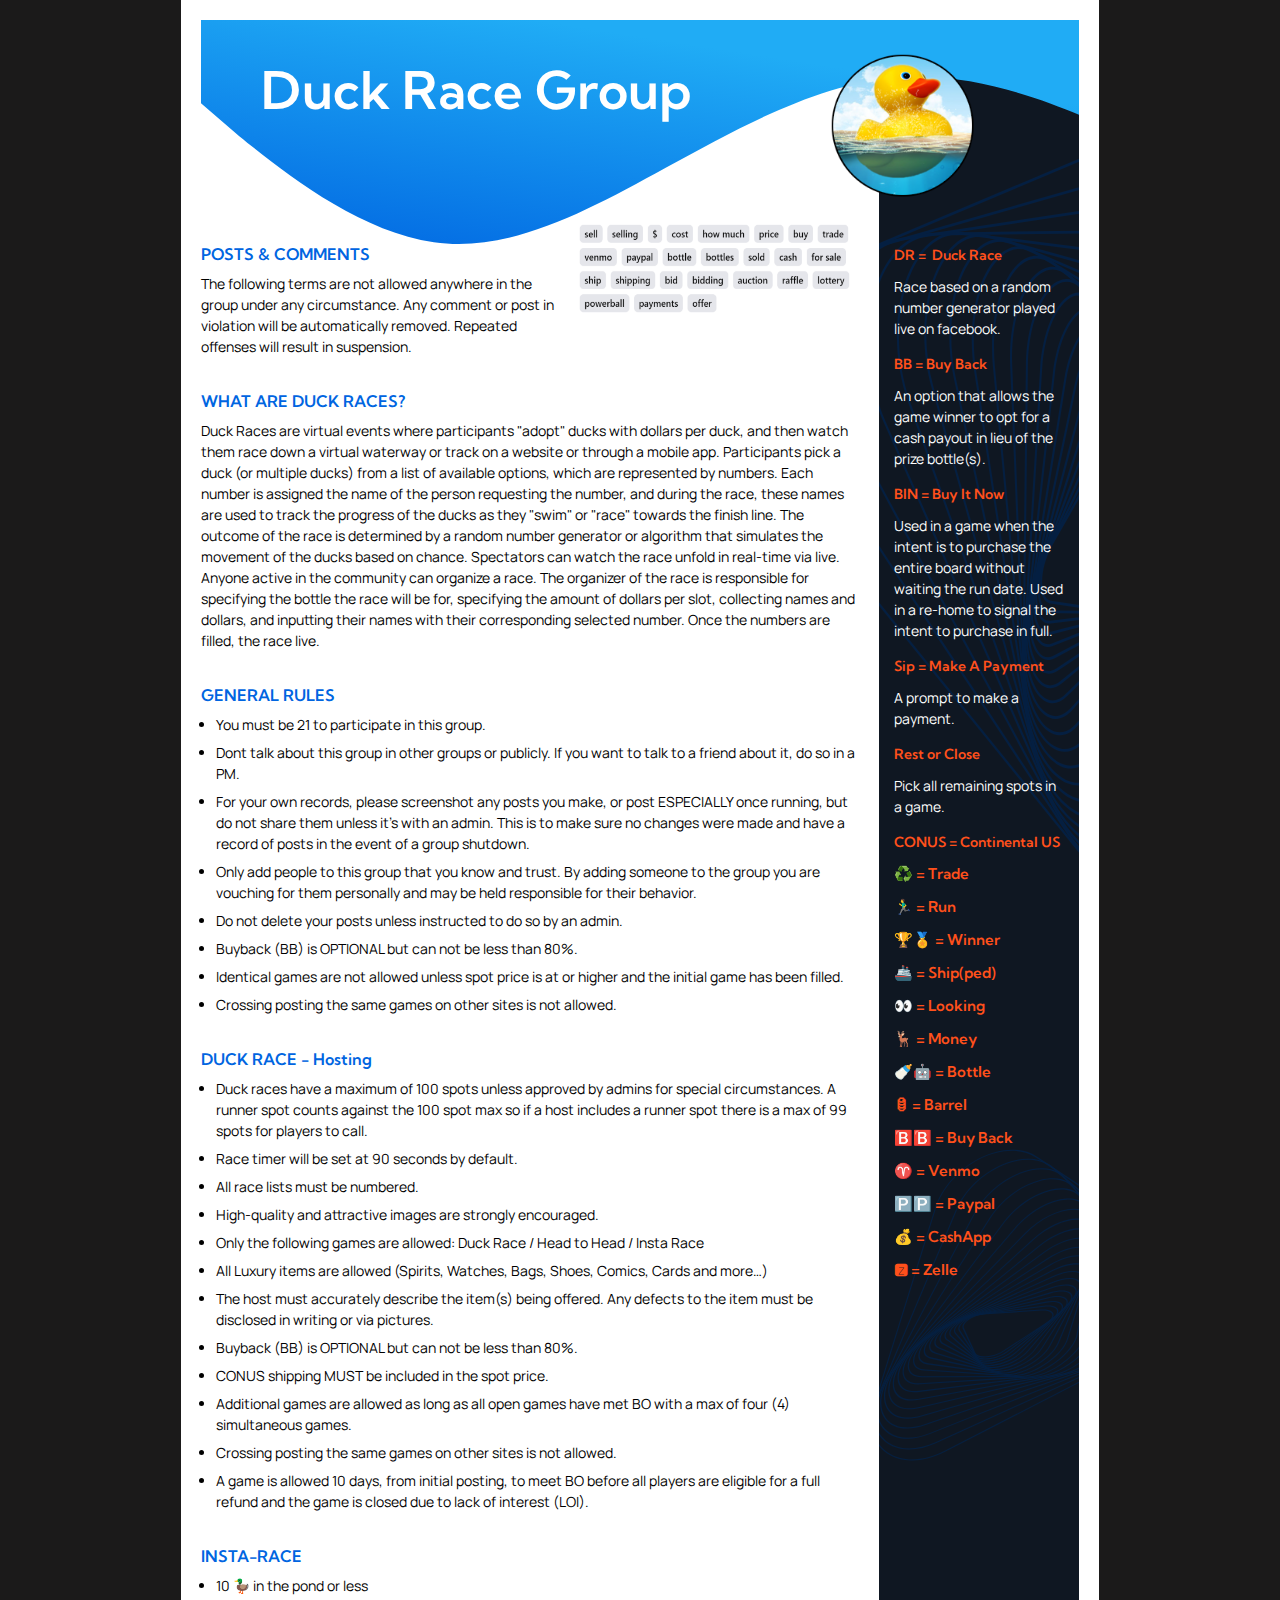
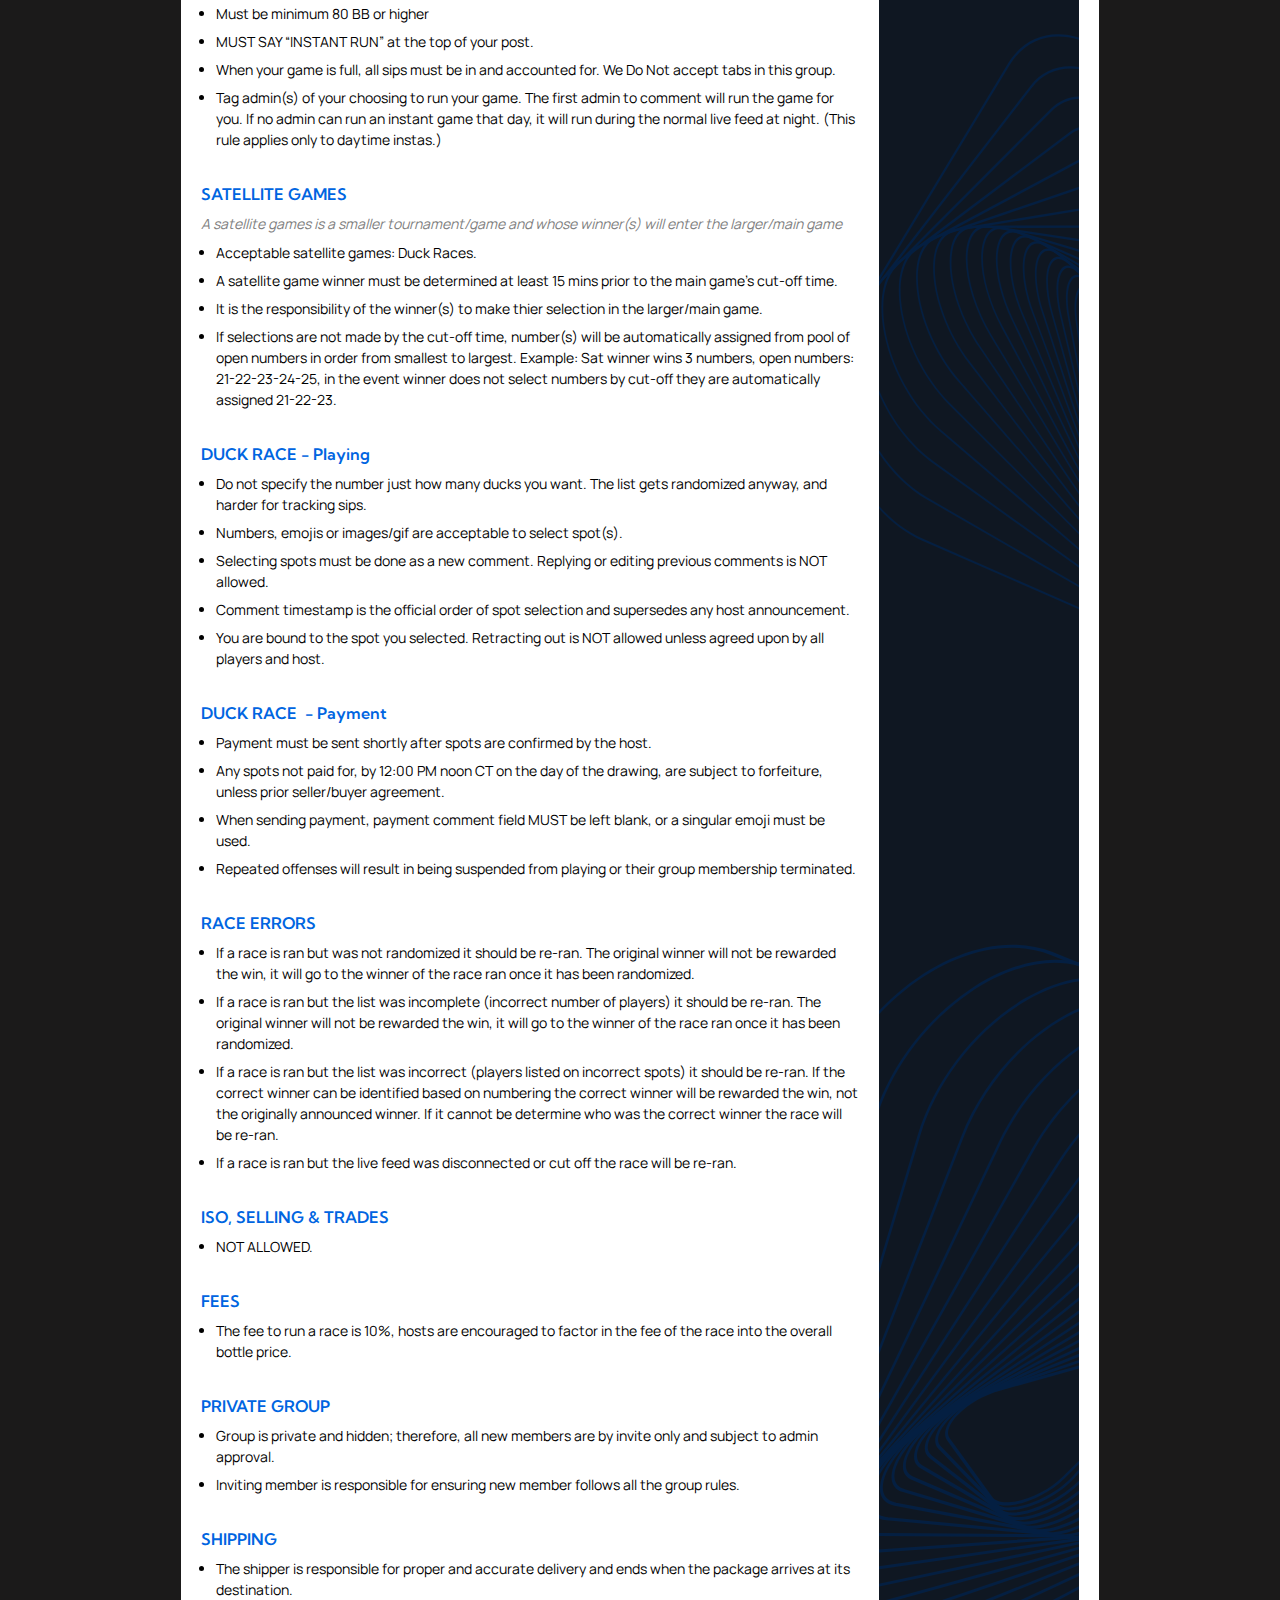
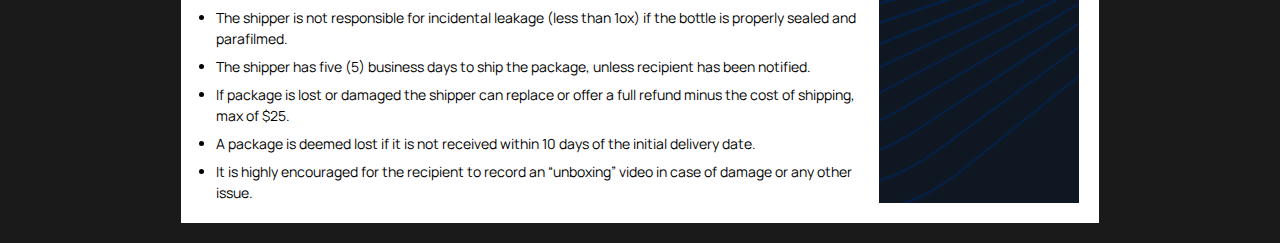
==== index.html @ 2121161b "Add files via upload" ====
<!DOCTYPE html>
<html lang="en">

<head>
	<meta charset="UTF-8">
	<meta name="viewport" content="width=device-width, initial-scale=1.0">
	<meta http-equiv="X-UA-Compatible" content="ie=edge">
	<title>Duck Race Group</title>
	<link rel="preconnect" href="https://fonts.googleapis.com">
	<link rel="preconnect" href="https://fonts.gstatic.com" crossorigin>
	<link href="https://fonts.googleapis.com/css2?family=Kumbh+Sans:wght@100..900&family=Manrope:wght@200..800&display=swap" rel="stylesheet">
	<link rel="stylesheet" href="css/style.css">
</head>

<body>		
	
	<div class="page">	
		<header class="top">
			<h1 class="title">Duck Race Group&nbsp; &nbsp;</h1>
			<img class="logo" src="images/logo.png" alt="logo">
		</header>

		<main class="main">
			<div class="info">
				<div class="content">
				
					<div class="content-box">
						<div class="box-inner">
							<div>
								<h2 class="content-title">POSTS & COMMENTS</h2>
								<p class="content-text">
									The following terms are not allowed anywhere in the group under any circumstance. Any comment or post in violation will be  automatically removed. Repeated offenses will result in suspension.
								</p>
							</div>
							<img class="content-img" src="images/tags.png" alt="words">
						</div>
					</div>

					<div class="content-box">
						<h2 class="content-title">WHAT ARE DUCK RACES?</span></h2>
						<p>
							Duck Races are virtual events where participants "adopt" ducks with dollars per duck, and then watch them race down a virtual waterway or track on a website or through a mobile app. Participants pick a duck (or multiple ducks) from a list of available options, which are represented by numbers. Each number is assigned the name of the person requesting the number, and during the race, these names are used to track the progress of the ducks as they "swim" or "race" towards the finish line. The outcome of the race is determined by a random number generator or algorithm that simulates the movement of the ducks based on chance. Spectators can watch the race unfold in real-time via live. Anyone active in the community can organize a race. The organizer of the race is responsible for specifying the bottle the race will be for, specifying the amount of dollars per slot, collecting names and dollars, and inputting their names with their corresponding selected number. Once the numbers are filled, the race live.
						</p>
					</div>
							
					<div class="content-box">
						<h2 class="content-title">GENERAL RULES</span></h2>
						<ul class="content-list">
							<li class="content-item">You must be 21 to participate in this group.
							</li>
							<li class="content-item">
							  Dont talk about this group in other groups or publicly. If you want to talk to a friend about it, do so in a PM.
							</li>
							<li class="content-item">
							  For your own records, please screenshot any posts you make, or post ESPECIALLY once running, but do not share them unless it’s with an admin. This is to make sure no changes were made and have a record of posts in the event of a group shutdown.
							</li>
							<li class="content-item">
							  Only add people to this group that you know and trust. By adding someone to the group you are vouching for them personally and may be held responsible for their behavior.
							</li>
							<li class="content-item">
							  Do not delete your posts unless instructed to do so by an admin.
							</li>												
							<li class="content-item">
								Buyback (BB) is OPTIONAL but can not be less than 80%.
							</li>
							<li class="content-item">
							  Identical games are not allowed unless spot price is at or higher and the initial game has been filled.
							</li>
							<li class="content-item">
						    Crossing posting the same games on other sites is not allowed.&nbsp; </li>
						</ul>
					</div>

					<div class="content-box">
						<h2 class="content-title">DUCK RACE - <span>Hosting</span></h2>
						<ul class="content-list">
							<li class="content-item">Duck races have a maximum of 100 spots unless approved by admins for special circumstances. A runner spot counts against the 100 spot max so if a host includes a runner spot there is a max of 99 spots for players to call.
							</li>
							<li class="content-item">
								Race timer will be set at 90 seconds by default.
							</li>
							<li class="content-item">
								All race lists must be numbered.
							</li>
							<li class="content-item">
								High-quality and attractive images are strongly encouraged.
							</li>
							<li class="content-item">
								Only the following games are allowed: Duck Race / Head to Head / Insta Race
							</li>
							<li class="content-item">All Luxury items are allowed (Spirits, Watches, Bags, Shoes, Comics, Cards and more…)
							</li>
							<li class="content-item">
								The host must accurately describe the item(s) being offered. Any defects to the item must be disclosed in writing or via pictures.
							</li>
							<li class="content-item">
								Buyback (BB) is OPTIONAL but can not be less than 80%.
							</li>
							<li class="content-item">
								CONUS shipping MUST be included in the spot price.
							</li>
							<li class="content-item">
								Additional games are allowed as long as all open games have met BO with a max of four (4) simultaneous games.
							</li>
							<li class="content-item">
								Crossing posting the same games on other sites is not allowed.
							</li>
							<li class="content-item">A game is allowed 10 days, from initial posting, to meet BO before all players are eligible for a full refund and the game is closed due to lack of interest (LOI).
							</li>
						</ul>
					</div>

				  <div class="content-box">
						<h2 class="content-title">INSTA-RACE</h2>
					  <ul class="content-list">
						  <li class="content-item">
								10 🦆 in the pond or less
						  </li>
						  <li class="content-item">
						    Must be minimum 80 BB or higher
						  </li>
						  <li class="content-item">
							  MUST SAY “INSTANT RUN” at the top of your post.
						  </li>
						  <li class="content-item">
							  When your game is full, all sips must be in and accounted for. We Do Not accept tabs in this group.
						  </li>
						  <li class="content-item">
								Tag admin(s) of your choosing to run your game. The first admin to comment will run the game for you. If no admin can run an instant game that day, it will run during the normal live feed at night. (This rule applies only to daytime instas.)
							</li>
					  </ul>
					</div>

					<div class="content-box">
						<h2 class="content-title">SATELLITE GAMES<span> </span></h2>
  					<p class="content-subtitle">
							A satellite games is a smaller tournament/game and whose winner(s) will enter the larger/main game
						</p>
						<ul class="content-list">
							<li class="content-item">
							  Acceptable satellite games: Duck Races.
							</li>
							<li class="content-item">
								A satellite game winner must be determined at least 15 mins prior to the main game’s cut-off time. 
							</li>
							<li class="content-item">
							  It is the responsibility of the winner(s) to make thier selection in the larger/main game.
							</li>
							<li class="content-item">
							  If selections are not made by the cut-off time, number(s) will be automatically assigned from pool of open numbers in order from smallest to largest. Example: Sat winner wins 3 numbers, open numbers: 21-22-23-24-25, in the event winner does not select numbers by cut-off they are automatically assigned 21-22-23.
							</li>
						</ul>
					</div>

					<div class="content-box">
						<h2 class="content-title">DUCK RACE - <span>Playing</span></h2>
						<ul class="content-list">
							<li class="content-item">
							  Do not specify the number just how many ducks you want. The list gets randomized anyway, and harder for tracking sips.
							</li>
							<li class="content-item">
								Numbers, emojis or images/gif are acceptable to select spot(s).
							</li>
							<li class="content-item">
								Selecting spots must be done as a new comment. Replying or editing previous comments is NOT allowed.
							</li>
							<li class="content-item">
								Comment timestamp is the official order of spot selection and supersedes any host announcement.
							</li>
							<li class="content-item">
								You are bound to the spot you selected. Retracting out is NOT allowed unless agreed upon by all players and host.
							</li>
						</ul>
					</div>

					<div class="content-box">
						<h2 class="content-title">DUCK RACE&nbsp; - <span>Payment</span></h2>
						<ul class="content-list">
							<li class="content-item">
								Payment must be sent shortly after spots are confirmed by the host.
						  </li>
							<li class="content-item">
								Any spots not paid for, by 12:00 PM noon CT on the day of the drawing, are subject to forfeiture, unless prior seller/buyer agreement.
							</li>
							<li class="content-item">
								When sending payment, payment comment field MUST be left blank, or a singular emoji must be used.
							</li>
							<li class="content-item">
								Repeated offenses will result in being suspended from playing or their group membership terminated.
							</li>
					  </ul>
					</div>

					<div class="content-box">
		  			<h2 class="content-title">RACE ERRORS</h2>
						<ul class="content-list">
							<li class="content-item">
							  If a race is ran but was not randomized it should be re-ran. The original winner will not be rewarded the win, it will go to the winner of the race ran once it has been randomized.
						  </li>
							<li class="content-item">
							  If a race is ran but the list was incomplete (incorrect number of players) it should be re-ran. The original winner will not be rewarded the win, it will go to the winner of the race ran once it has been randomized.
							</li>
							<li class="content-item">
								If a race is ran but the list was incorrect (players listed on incorrect spots) it should be re-ran. If the correct winner can be identified based on numbering the correct winner will be rewarded the win, not the originally announced winner. If it cannot be determine who was the correct winner the race will be re-ran.
							</li>
							<li class="content-item">
								If a race is ran but the live feed was disconnected or cut off the race will be re-ran.
							</li>
					  </ul>
					</div>
		
					<div class="content-box">
						<h2 class="content-title">ISO, SELLING &amp; TRADES</h2>
						<ul class="content-list">
							<li class="content-item">
								NOT ALLOWED.
						  </li>
					  </ul>
					</div>

					<div class="content-box">
						<h2 class="content-title">FEES</h2>
						<ul class="content-list">
							<li class="content-item">
						    The fee to run a race is 10%, hosts are encouraged to factor in the fee of the race into the overall bottle price.&nbsp; </li>
						</ul>
					</div>

					<div class="content-box">
						<h2 class="content-title">PRIVATE GROUP</h2>
						<ul class="content-list">
							<li class="content-item">
								Group is private and hidden; therefore, all new members are by invite only and subject to admin approval.
							</li>
							<li class="content-item">
								Inviting member is responsible for ensuring new member follows all the group rules.
							</li>
						</ul>
				  </div>

					<div class="content-box">
						<h2 class="content-title">SHIPPING </h2>
						<ul class="content-list">
							<li class="content-item">
								The shipper is responsible for proper and accurate delivery and ends when the package arrives at its destination.
							</li>
							<li class="content-item">
								The shipper is not responsible for incidental leakage (less than 1ox) if the bottle is properly sealed and parafilmed.
							</li>
							<li class="content-item">
								The shipper has five (5) business days to ship the package, unless recipient has been notified.
							</li>
							<li class="content-item">
								If package is lost or damaged the shipper can replace or offer a full refund minus the cost of shipping, max of $25.
							</li>
							<li class="content-item">
								A package is deemed lost if it is not received within 10 days of the initial delivery date.
							</li>
							<li class="content-item">
						    It is highly encouraged for the recipient to record an “unboxing” video in case of damage or any other issue.&nbsp; &nbsp; &nbsp; &nbsp;&nbsp; 
							</li>
						</ul>
					</div>

				</div>

				<!-- Sidebar -->
				<aside class="aside">

					<div class="aside-item">
						<p class="aside-title">DR =&nbsp; Duck Race </p>
						<p class="aside-text">
						  Race based on a random number generator played live on facebook.
						</p>
				  </div>
					
					<div class="aside-item">
						<p class="aside-title">BB = Buy Back</p>
						<p class="aside-text">
						  An option that allows the game winner to opt for a cash payout in lieu of the prize bottle(s).
						</p>
					</div>

				  <div class="aside-item">
						<p class="aside-title">BIN = Buy It Now</p>
						<p class="aside-text">
							Used in a game when the intent is to purchase the entire board without waiting the run date. Used in a re-home to signal the intent to purchase in full.
						</p> 
					</div>

					<div class="aside-item">
						<p class="aside-title">Sip = Make A Payment</p>
						<p class="aside-text">
							A prompt to make a payment. 
						</p>
					</div>

					<div class="aside-item">
						<p class="aside-title">Rest or Close</p>
						<p class="aside-text">
							Pick all remaining spots in a game. 
						</p>
					</div>
					
					<div class="aside-item">
						<p class="aside-title">CONUS = Continental US</p>
						<div class="aside-info">
							<p class="aside-descr">♻️ = Trade</p>
						</div>
						<div class="aside-info">
							<p class="aside-descr"> 🏃‍♂️ = Run</p>
						</div>
						<div class="aside-info">
							<p class="aside-descr">🏆🏅&nbsp;= Winner</p>
						</div>
						<div class="aside-info">
							<p class="aside-descr">🚢 = Ship(ped)</p>
						</div>
						<div class="aside-info">
							<p class="aside-descr">👀 = Looking</p>
						</div>
						<div class="aside-info">
							<p class="aside-descr">🦌 = Money</p>
						</div>
						<div class="aside-info">
							<p class="aside-descr">🍼🤖 = Bottle</p>
						</div>
						<div class="aside-info">
							<p class="aside-descr">🛢 = Barrel</p>
						</div>
						<div class="aside-info">
							<p class="aside-descr">🅱️🅱️ = Buy Back</p>
						</div>
						<div class="aside-info">
							<p class="aside-descr">♈️ = Venmo</p>
						</div>
						<div class="aside-info">
							<p class="aside-descr">🅿️🅿️ = Paypal</p>
						</div>
						<div class="aside-info">
							<p class="aside-descr">💰 = CashApp</p>
						</div>
						<div class="aside-info">
							<p class="aside-descr">🆉 = Zelle</p>
						</div>
					</div>
				</aside>
				
			</div>
		</main>
	</div>
</body>

</html>
---- css/style.css ----
*,
*::after,
*::before {
	box-sizing: border-box;
}
html, body, div, span,
h1, h2, h3, h4, h6, p, strong, ol, ul, li {
    margin:0;
    padding:0;
    border:0;
    outline:0;
    font-size:100%;
    vertical-align:baseline;
    background:transparent;
}
body {
	font-family: "Manrope", sans-serif;
	background: #1b1a1a;
	font-size: 14px;
	line-height: 150%;
	font-weight: 400;
}
.top {
	position: relative;
	background: url('../images/header.svg');
	background-repeat: no-repeat;
	width: 100%;
	height: 225px;
}
.page {
	width: 918px;  
	margin: 0px auto;
	padding: 20px;
	background-color: #ffffff;
	margin-bottom: 20px;
}
.title {
	font-family: "Kumbh Sans", sans-serif;
  font-size: 52px;
	font-weight: 600;
  color: #fff;
	padding: 60px 0 0 60px;
}
.logo	{
	height: 152px;
	width: 152px;
	position: absolute;
	top: 30px;
	right: 100px;
}
.info {
	display: flex;
	justify-content: space-between;
	gap: 20px;
}
.content {
	max-width: 658px;
}
.content-box {
	margin-bottom: 35px;
}
.content-box:last-child {
	margin: 0;
}
.box-inner {
	display: flex;
	gap: 10px;
	justify-content: space-between;
}
.content-title {
	font-family: "Kumbh Sans", sans-serif;
	font-size: 16px;
	line-height: 18px;
	color: #0065e1;
	font-weight: 600;
	margin-bottom: 10px;
}
.content-title span {
	letter-spacing: 0;
}
.content-subtitle {
	color: #7e7e7e;
  font-style: italic;
	margin-bottom: 8px;
}
.content-img {
	margin-top: -28px;
	display: block;
	max-width: 284px;
	height: 105px;
}
.content-item + .content-item {
	margin-top: 7px;
}
.list-item {
	margin-top: 7px;
	color: #2e3640
}
ul {
	padding-left: 15px;
}
.item-list {
	padding-left: 60px;
}
.aside {
	width: 200px;
	background-color: #0f1722;
	padding: 0 15px 0;
	background-image: url('../images/decor.svg');
	background-repeat: no-repeat;
	background-size: cover;
	margin-top: -180px;
	padding-top: 180px;
}
.aside-item {
	margin-bottom: 15px;
}
.aside-title {
	font-family: "Kumbh Sans", sans-serif;
	font-weight: 600;
	color: #ff501b;
	margin-bottom: 10px;
}
.aside-text {
  color: #ffffff;
}
.aside-info {
	display: flex;
	align-items: center;
	gap: 8px;
	margin-bottom: 12px;
}
.aside-descr {
	font-family: "Kumbh Sans", sans-serif;
	font-size: 15px;
	font-weight: 600;
  color: #ff501b;
}

/* 2 */
.columns {
	display: flex;
	justify-content: space-between;
	gap: 30px;
}
.two {
	flex: auto;
}
.left-side {
	flex: auto;
}
.left-column {
	max-width: 658px;
}
.left-item {
	width: 260px;
}
.left-item:not(:last-child) {
	margin-bottom: 30px;
}
.two-title {
	font-family: "Kumbh Sans", sans-serif;
	text-transform: uppercase;
	font-weight: 600;
	font-size: 16px;
	color: #0065e1;
	margin-bottom: 8px;
	width: 100%;
}
.two-text {
	line-height: 22px;
}
.right-column {
	flex: auto;
	max-width: 320px;
	margin: 0 auto;
}
.race {
	
}
.race-title {
	margin: 120px 0 20px;
}
.right-img {
	/* max-width: 320px; */
	display: block;
	margin-bottom: 80px;
	/* margin: 0px auto 80px auto; */
}
.faq-item {
	max-width: 320px;
	margin-bottom: 20px;
	margin-left: auto;
}
.faq-text:not(:first-child) {
	margin-top: 10px;
}
.faq-text span {
	font-style: italic;
	color: #ff0000;
}

/* 3 */
.content-info {
	margin-bottom: 20px;
}
.content-example {
	line-height: 26px;
}
.content-example span {
	font-weight: 600;
}
.benefits-list {
	font-weight: 400;
}
.benefits-item {
	color: #1b1a1a;
	margin-bottom: 15px;
}
.back-item {
	margin-bottom: 20px;
	color: #0f1722;
}
.back-info {
  color: #fffffe;
	margin-bottom: 10px;
}
.back-text {
	margin-bottom: 10px;
}
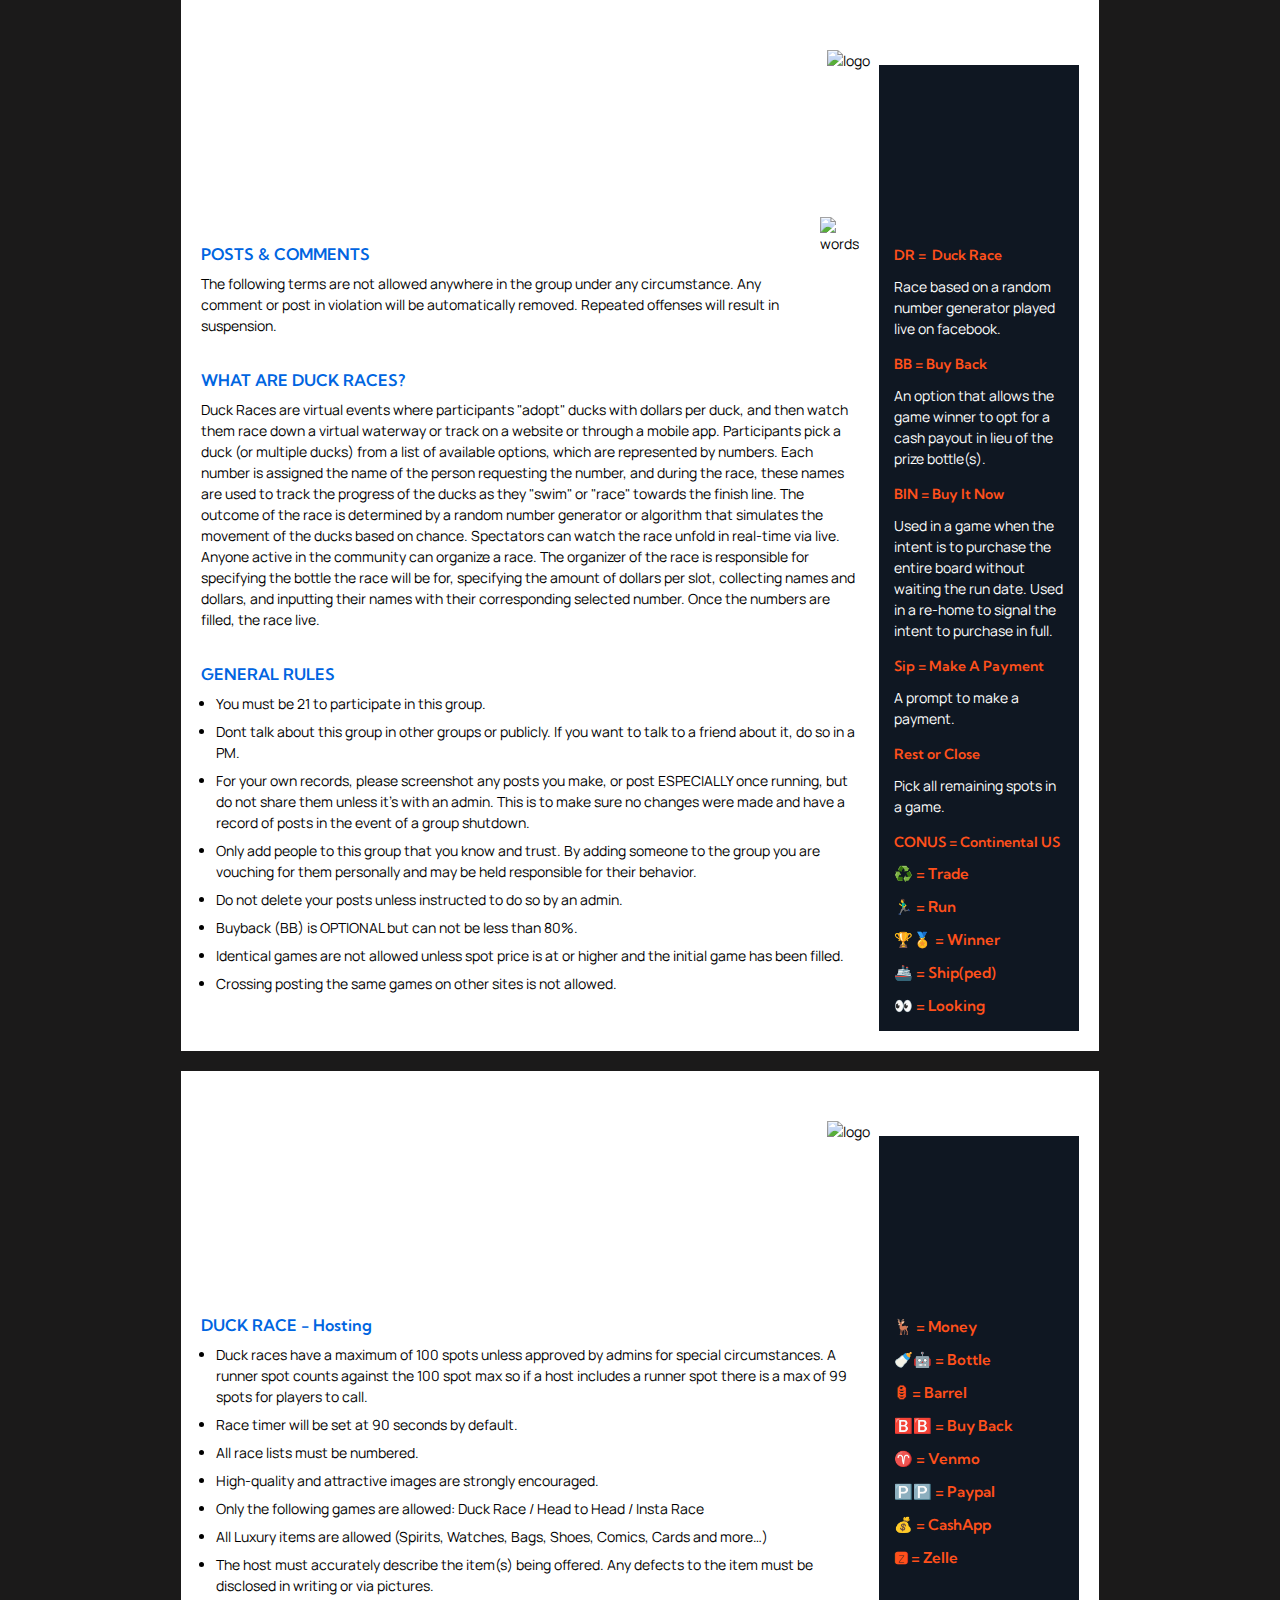
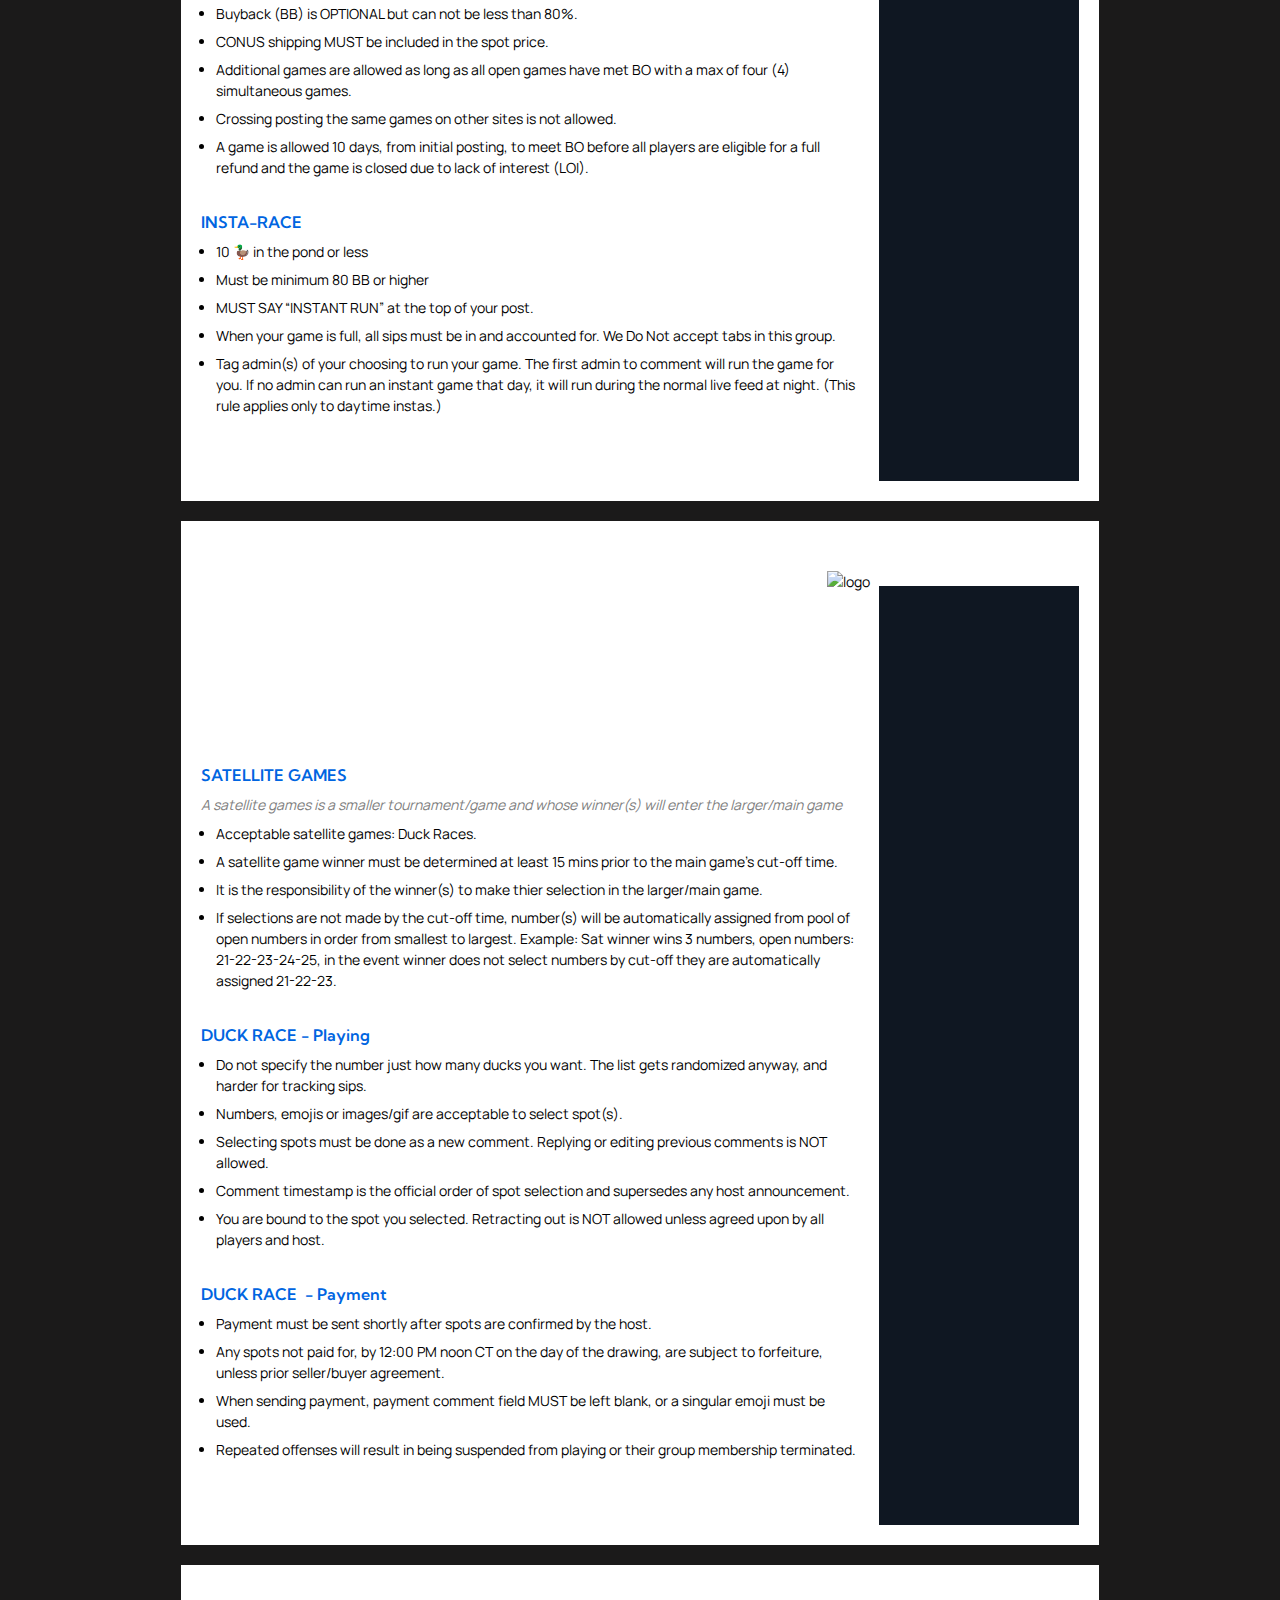
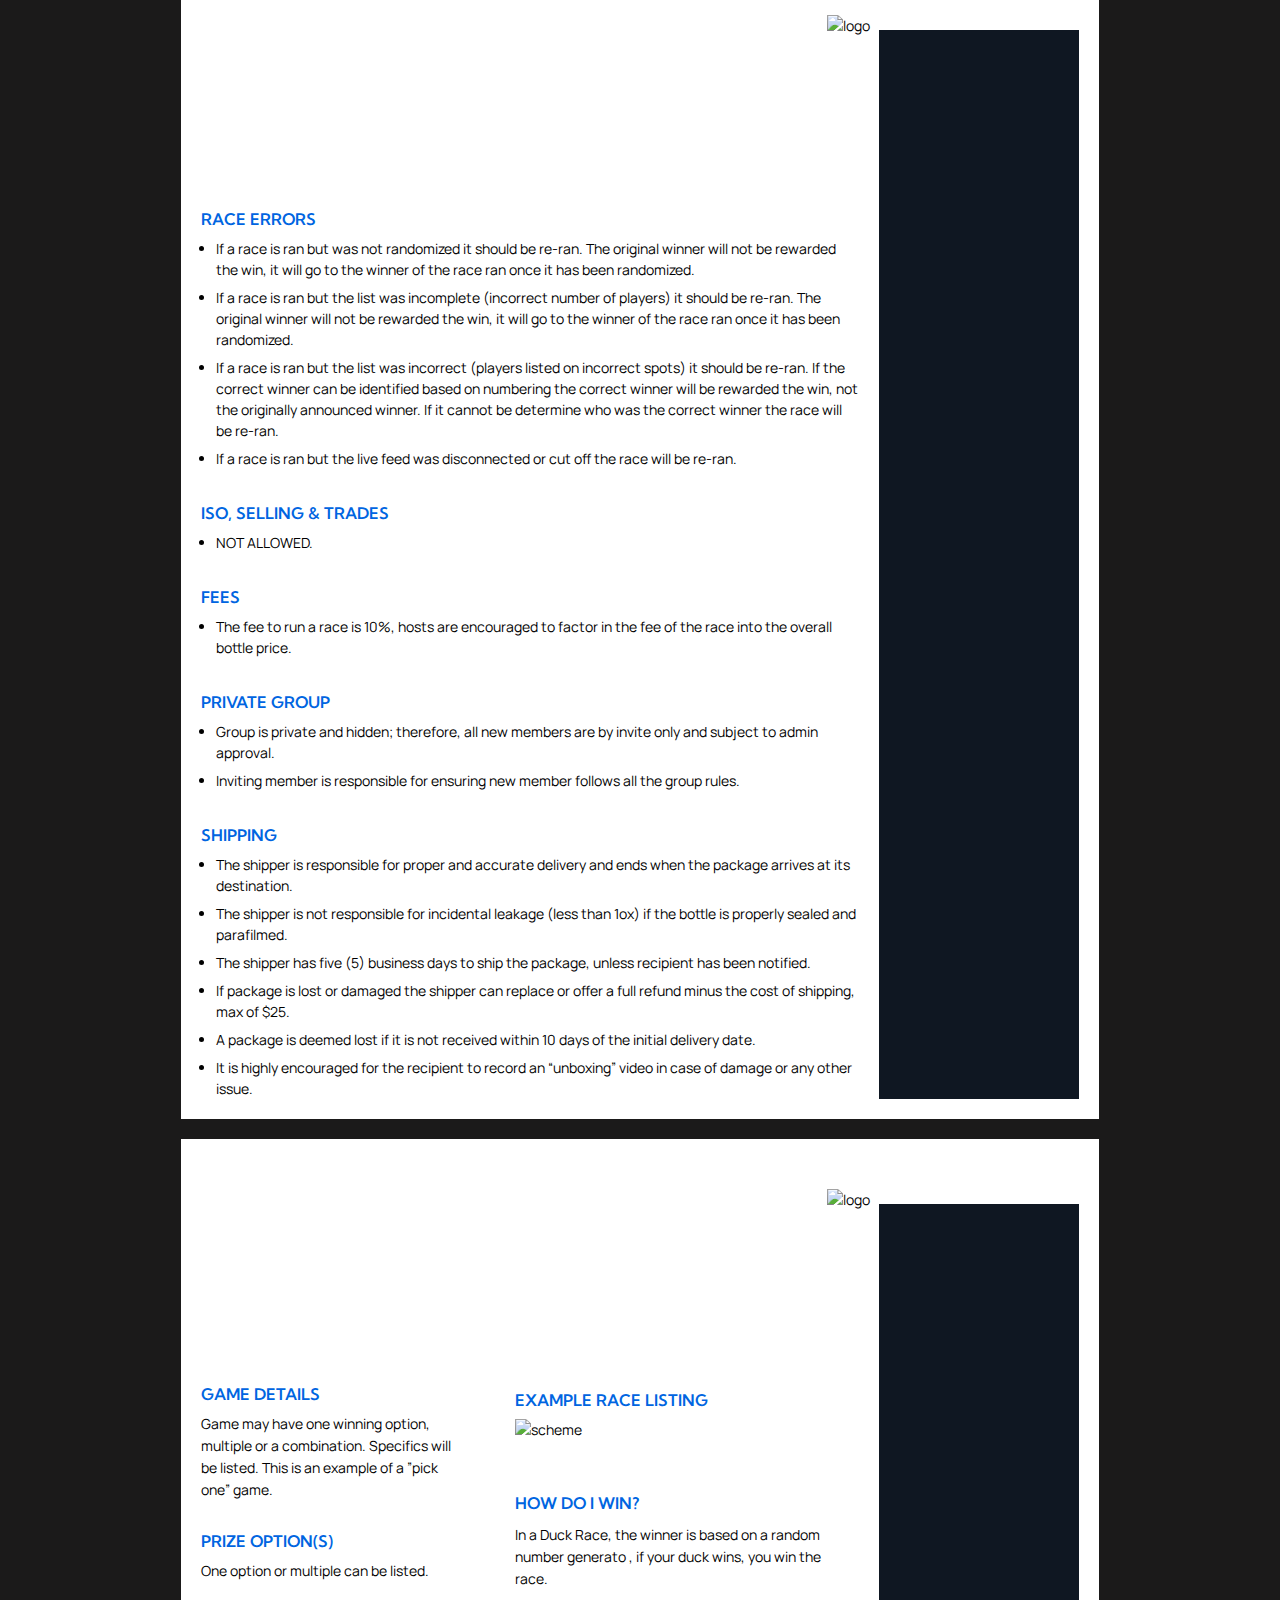
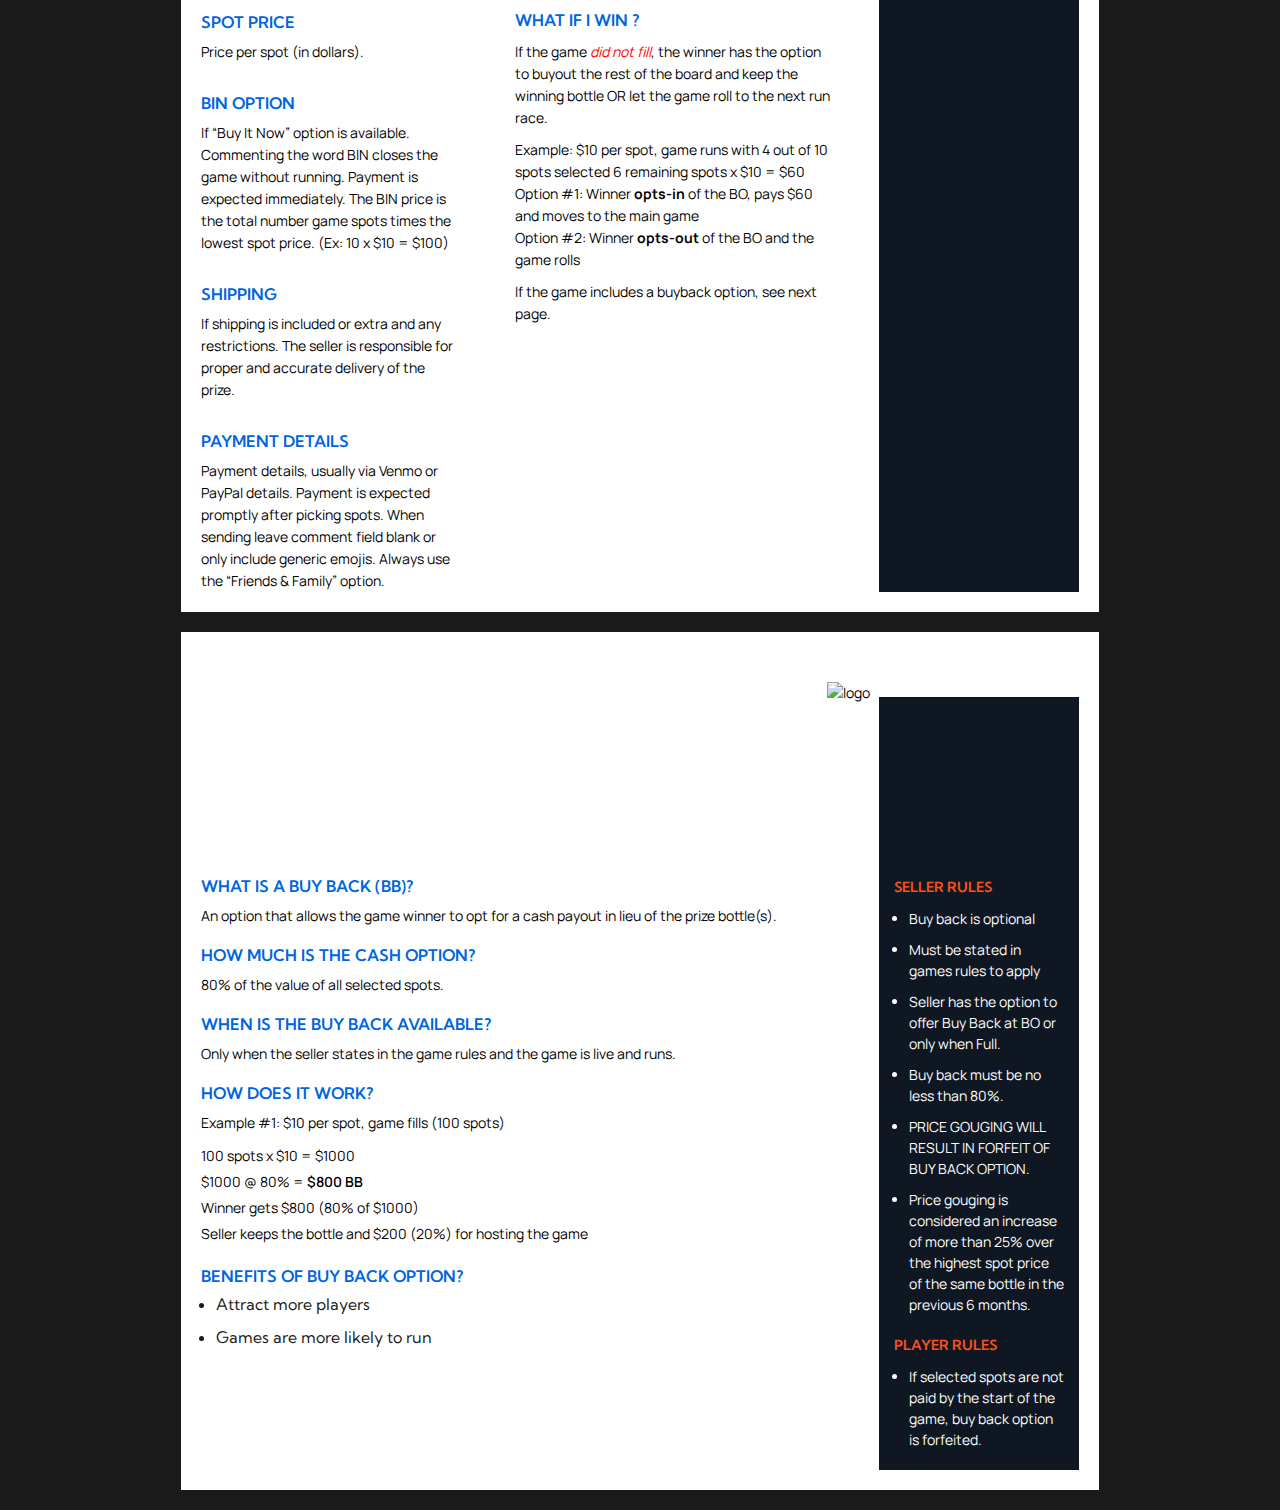
==== commit 9fa9d0b3: "Add files via upload" ====
--- a/index.html
+++ b/index.html
@@ -10,17 +10,27 @@
 	<link rel="preconnect" href="https://fonts.gstatic.com" crossorigin>
 	<link href="https://fonts.googleapis.com/css2?family=Kumbh+Sans:wght@100..900&family=Manrope:wght@200..800&display=swap" rel="stylesheet">
 	<link rel="stylesheet" href="css/style.css">
+	<!-- Insert the title here -->
+	<meta property="og:title" content="Paste The Title Here">
+	<meta property="og:type" content="website">
+	<!-- Insert the description here -->
+	<meta property="og:description" content="Paste The Description Here">
+	<!-- Insert the url here -->
+	<meta property="og:url" content="https://website-url/">
+	<!-- Insert an absolute URL like  "https://your-website-url/images/og-image.png"-->
+	<meta property="og:image" content="https://i.postimg.cc/cH8X6CTt/duck.png">
 </head>
 
 <body>		
-	
-	<div class="page">	
-		<header class="top">
-			<h1 class="title">Duck Race Group&nbsp; &nbsp;</h1>
-			<img class="logo" src="images/logo.png" alt="logo">
-		</header>
-
-		<main class="main">
+	<main class="main">
+
+		<!-- Page 1  part 1-->
+		<div class="page">	
+			<div class="top">
+				<h1 class="title">Duck Race Group&nbsp; &nbsp;</h1>
+				<img class="logo" src="images/logo.png" alt="logo">
+			</div>
+
 			<div class="info">
 				<div class="content">
 				
@@ -71,200 +81,9 @@
 						</ul>
 					</div>
 
-					<div class="content-box">
-						<h2 class="content-title">DUCK RACE - <span>Hosting</span></h2>
-						<ul class="content-list">
-							<li class="content-item">Duck races have a maximum of 100 spots unless approved by admins for special circumstances. A runner spot counts against the 100 spot max so if a host includes a runner spot there is a max of 99 spots for players to call.
-							</li>
-							<li class="content-item">
-								Race timer will be set at 90 seconds by default.
-							</li>
-							<li class="content-item">
-								All race lists must be numbered.
-							</li>
-							<li class="content-item">
-								High-quality and attractive images are strongly encouraged.
-							</li>
-							<li class="content-item">
-								Only the following games are allowed: Duck Race / Head to Head / Insta Race
-							</li>
-							<li class="content-item">All Luxury items are allowed (Spirits, Watches, Bags, Shoes, Comics, Cards and more…)
-							</li>
-							<li class="content-item">
-								The host must accurately describe the item(s) being offered. Any defects to the item must be disclosed in writing or via pictures.
-							</li>
-							<li class="content-item">
-								Buyback (BB) is OPTIONAL but can not be less than 80%.
-							</li>
-							<li class="content-item">
-								CONUS shipping MUST be included in the spot price.
-							</li>
-							<li class="content-item">
-								Additional games are allowed as long as all open games have met BO with a max of four (4) simultaneous games.
-							</li>
-							<li class="content-item">
-								Crossing posting the same games on other sites is not allowed.
-							</li>
-							<li class="content-item">A game is allowed 10 days, from initial posting, to meet BO before all players are eligible for a full refund and the game is closed due to lack of interest (LOI).
-							</li>
-						</ul>
-					</div>
-
-				  <div class="content-box">
-						<h2 class="content-title">INSTA-RACE</h2>
-					  <ul class="content-list">
-						  <li class="content-item">
-								10 🦆 in the pond or less
-						  </li>
-						  <li class="content-item">
-						    Must be minimum 80 BB or higher
-						  </li>
-						  <li class="content-item">
-							  MUST SAY “INSTANT RUN” at the top of your post.
-						  </li>
-						  <li class="content-item">
-							  When your game is full, all sips must be in and accounted for. We Do Not accept tabs in this group.
-						  </li>
-						  <li class="content-item">
-								Tag admin(s) of your choosing to run your game. The first admin to comment will run the game for you. If no admin can run an instant game that day, it will run during the normal live feed at night. (This rule applies only to daytime instas.)
-							</li>
-					  </ul>
-					</div>
-
-					<div class="content-box">
-						<h2 class="content-title">SATELLITE GAMES<span> </span></h2>
-  					<p class="content-subtitle">
-							A satellite games is a smaller tournament/game and whose winner(s) will enter the larger/main game
-						</p>
-						<ul class="content-list">
-							<li class="content-item">
-							  Acceptable satellite games: Duck Races.
-							</li>
-							<li class="content-item">
-								A satellite game winner must be determined at least 15 mins prior to the main game’s cut-off time. 
-							</li>
-							<li class="content-item">
-							  It is the responsibility of the winner(s) to make thier selection in the larger/main game.
-							</li>
-							<li class="content-item">
-							  If selections are not made by the cut-off time, number(s) will be automatically assigned from pool of open numbers in order from smallest to largest. Example: Sat winner wins 3 numbers, open numbers: 21-22-23-24-25, in the event winner does not select numbers by cut-off they are automatically assigned 21-22-23.
-							</li>
-						</ul>
-					</div>
-
-					<div class="content-box">
-						<h2 class="content-title">DUCK RACE - <span>Playing</span></h2>
-						<ul class="content-list">
-							<li class="content-item">
-							  Do not specify the number just how many ducks you want. The list gets randomized anyway, and harder for tracking sips.
-							</li>
-							<li class="content-item">
-								Numbers, emojis or images/gif are acceptable to select spot(s).
-							</li>
-							<li class="content-item">
-								Selecting spots must be done as a new comment. Replying or editing previous comments is NOT allowed.
-							</li>
-							<li class="content-item">
-								Comment timestamp is the official order of spot selection and supersedes any host announcement.
-							</li>
-							<li class="content-item">
-								You are bound to the spot you selected. Retracting out is NOT allowed unless agreed upon by all players and host.
-							</li>
-						</ul>
-					</div>
-
-					<div class="content-box">
-						<h2 class="content-title">DUCK RACE&nbsp; - <span>Payment</span></h2>
-						<ul class="content-list">
-							<li class="content-item">
-								Payment must be sent shortly after spots are confirmed by the host.
-						  </li>
-							<li class="content-item">
-								Any spots not paid for, by 12:00 PM noon CT on the day of the drawing, are subject to forfeiture, unless prior seller/buyer agreement.
-							</li>
-							<li class="content-item">
-								When sending payment, payment comment field MUST be left blank, or a singular emoji must be used.
-							</li>
-							<li class="content-item">
-								Repeated offenses will result in being suspended from playing or their group membership terminated.
-							</li>
-					  </ul>
-					</div>
-
-					<div class="content-box">
-		  			<h2 class="content-title">RACE ERRORS</h2>
-						<ul class="content-list">
-							<li class="content-item">
-							  If a race is ran but was not randomized it should be re-ran. The original winner will not be rewarded the win, it will go to the winner of the race ran once it has been randomized.
-						  </li>
-							<li class="content-item">
-							  If a race is ran but the list was incomplete (incorrect number of players) it should be re-ran. The original winner will not be rewarded the win, it will go to the winner of the race ran once it has been randomized.
-							</li>
-							<li class="content-item">
-								If a race is ran but the list was incorrect (players listed on incorrect spots) it should be re-ran. If the correct winner can be identified based on numbering the correct winner will be rewarded the win, not the originally announced winner. If it cannot be determine who was the correct winner the race will be re-ran.
-							</li>
-							<li class="content-item">
-								If a race is ran but the live feed was disconnected or cut off the race will be re-ran.
-							</li>
-					  </ul>
-					</div>
-		
-					<div class="content-box">
-						<h2 class="content-title">ISO, SELLING &amp; TRADES</h2>
-						<ul class="content-list">
-							<li class="content-item">
-								NOT ALLOWED.
-						  </li>
-					  </ul>
-					</div>
-
-					<div class="content-box">
-						<h2 class="content-title">FEES</h2>
-						<ul class="content-list">
-							<li class="content-item">
-						    The fee to run a race is 10%, hosts are encouraged to factor in the fee of the race into the overall bottle price.&nbsp; </li>
-						</ul>
-					</div>
-
-					<div class="content-box">
-						<h2 class="content-title">PRIVATE GROUP</h2>
-						<ul class="content-list">
-							<li class="content-item">
-								Group is private and hidden; therefore, all new members are by invite only and subject to admin approval.
-							</li>
-							<li class="content-item">
-								Inviting member is responsible for ensuring new member follows all the group rules.
-							</li>
-						</ul>
-				  </div>
-
-					<div class="content-box">
-						<h2 class="content-title">SHIPPING </h2>
-						<ul class="content-list">
-							<li class="content-item">
-								The shipper is responsible for proper and accurate delivery and ends when the package arrives at its destination.
-							</li>
-							<li class="content-item">
-								The shipper is not responsible for incidental leakage (less than 1ox) if the bottle is properly sealed and parafilmed.
-							</li>
-							<li class="content-item">
-								The shipper has five (5) business days to ship the package, unless recipient has been notified.
-							</li>
-							<li class="content-item">
-								If package is lost or damaged the shipper can replace or offer a full refund minus the cost of shipping, max of $25.
-							</li>
-							<li class="content-item">
-								A package is deemed lost if it is not received within 10 days of the initial delivery date.
-							</li>
-							<li class="content-item">
-						    It is highly encouraged for the recipient to record an “unboxing” video in case of damage or any other issue.&nbsp; &nbsp; &nbsp; &nbsp;&nbsp; 
-							</li>
-						</ul>
-					</div>
-
 				</div>
 
-				<!-- Sidebar -->
+				<!-- Sidebar Page 1 part 1-->
 				<aside class="aside">
 
 					<div class="aside-item">
@@ -319,6 +138,90 @@
 						<div class="aside-info">
 							<p class="aside-descr">👀 = Looking</p>
 						</div>
+					</div>
+				</aside>
+
+			</div>
+		</div>
+
+		<!-- Page 1 part 2 -->
+		<div class="page">
+
+			<div class="top">
+				<h1 class="title">Duck Race Group&nbsp; &nbsp;</h1>
+				<img class="logo" src="images/logo.png" alt="logo">
+			</div>
+
+			<div class="info">
+				<div class="content">
+
+					<div class="content-box">
+						<h2 class="content-title">DUCK RACE - <span>Hosting</span></h2>
+						<ul class="content-list">
+							<li class="content-item">Duck races have a maximum of 100 spots unless approved by admins for special circumstances. A runner spot counts against the 100 spot max so if a host includes a runner spot there is a max of 99 spots for players to call.
+							</li>
+							<li class="content-item">
+								Race timer will be set at 90 seconds by default.
+							</li>
+							<li class="content-item">
+								All race lists must be numbered.
+							</li>
+							<li class="content-item">
+								High-quality and attractive images are strongly encouraged.
+							</li>
+							<li class="content-item">
+								Only the following games are allowed: Duck Race / Head to Head / Insta Race
+							</li>
+							<li class="content-item">All Luxury items are allowed (Spirits, Watches, Bags, Shoes, Comics, Cards and more…)
+							</li>
+							<li class="content-item">
+								The host must accurately describe the item(s) being offered. Any defects to the item must be disclosed in writing or via pictures.
+							</li>
+							<li class="content-item">
+								Buyback (BB) is OPTIONAL but can not be less than 80%.
+							</li>
+							<li class="content-item">
+								CONUS shipping MUST be included in the spot price.
+							</li>
+							<li class="content-item">
+								Additional games are allowed as long as all open games have met BO with a max of four (4) simultaneous games.
+							</li>
+							<li class="content-item">
+								Crossing posting the same games on other sites is not allowed.
+							</li>
+							<li class="content-item">A game is allowed 10 days, from initial posting, to meet BO before all players are eligible for a full refund and the game is closed due to lack of interest (LOI).
+							</li>
+						</ul>
+					</div>
+
+					<div class="content-box">
+						<h2 class="content-title">INSTA-RACE</h2>
+						<ul class="content-list">
+							<li class="content-item">
+								10 🦆 in the pond or less
+							</li>
+							<li class="content-item">
+								Must be minimum 80 BB or higher
+							</li>
+							<li class="content-item">
+								MUST SAY “INSTANT RUN” at the top of your post.
+							</li>
+							<li class="content-item">
+								When your game is full, all sips must be in and accounted for. We Do Not accept tabs in this group.
+							</li>
+							<li class="content-item">
+								Tag admin(s) of your choosing to run your game. The first admin to comment will run the game for you. If no admin can run an instant game that day, it will run during the normal live feed at night. (This rule applies only to daytime instas.)
+							</li>
+						</ul>
+					</div>
+
+					<div class="margin" style="height: 30px;"></div>
+				</div>
+
+				<!-- Sidebar page 1 part 2 -->
+				<aside class="aside">
+					
+					<div class="aside-item">
 						<div class="aside-info">
 							<p class="aside-descr">🦌 = Money</p>
 						</div>
@@ -345,10 +248,365 @@
 						</div>
 					</div>
 				</aside>
+
+			</div>
+		</div>
+
+		<!-- Page 1 part 3 -->
+		<div class="page">	
+			<div class="top">
+				<h1 class="title">Duck Race Group&nbsp; &nbsp;</h1>
+				<img class="logo" src="images/logo.png" alt="logo">
+			</div>
+		
+			<div class="info">
+				<div class="content">
+		
+					<div class="content-box">
+						<h2 class="content-title">SATELLITE GAMES<span> </span></h2>
+						<p class="content-subtitle">
+							A satellite games is a smaller tournament/game and whose winner(s) will enter the larger/main game
+						</p>
+						<ul class="content-list">
+							<li class="content-item">
+								Acceptable satellite games: Duck Races.
+							</li>
+							<li class="content-item">
+								A satellite game winner must be determined at least 15 mins prior to the main game’s cut-off time. 
+							</li>
+							<li class="content-item">
+								It is the responsibility of the winner(s) to make thier selection in the larger/main game.
+							</li>
+							<li class="content-item">
+								If selections are not made by the cut-off time, number(s) will be automatically assigned from pool of open numbers in order from smallest to largest. Example: Sat winner wins 3 numbers, open numbers: 21-22-23-24-25, in the event winner does not select numbers by cut-off they are automatically assigned 21-22-23.
+							</li>
+						</ul>
+					</div>
+		
+					<div class="content-box">
+						<h2 class="content-title">DUCK RACE - <span>Playing</span></h2>
+						<ul class="content-list">
+							<li class="content-item">
+								Do not specify the number just how many ducks you want. The list gets randomized anyway, and harder for tracking sips.
+							</li>
+							<li class="content-item">
+								Numbers, emojis or images/gif are acceptable to select spot(s).
+							</li>
+							<li class="content-item">
+								Selecting spots must be done as a new comment. Replying or editing previous comments is NOT allowed.
+							</li>
+							<li class="content-item">
+								Comment timestamp is the official order of spot selection and supersedes any host announcement.
+							</li>
+							<li class="content-item">
+								You are bound to the spot you selected. Retracting out is NOT allowed unless agreed upon by all players and host.
+							</li>
+						</ul>
+					</div>
+		
+					<div class="content-box">
+						<h2 class="content-title">DUCK RACE&nbsp; - <span>Payment</span></h2>
+						<ul class="content-list">
+							<li class="content-item">
+								Payment must be sent shortly after spots are confirmed by the host.
+							</li>
+							<li class="content-item">
+								Any spots not paid for, by 12:00 PM noon CT on the day of the drawing, are subject to forfeiture, unless prior seller/buyer agreement.
+							</li>
+							<li class="content-item">
+								When sending payment, payment comment field MUST be left blank, or a singular emoji must be used.
+							</li>
+							<li class="content-item">
+								Repeated offenses will result in being suspended from playing or their group membership terminated.
+							</li>
+						</ul>
+					</div>
+		
+					<div class="margin" style="height: 30px;"></div>
+
+				</div>
+		
+				<!-- Sidebar page 1 part 3 -->
+				<aside class="aside"></aside>
 				
 			</div>
-		</main>
-	</div>
+		</div>
+
+		<!-- Page 1 part 4 -->
+		<div class="page">	
+			<div class="top">
+				<h1 class="title">Duck Race Group&nbsp; &nbsp;</h1>
+				<img class="logo" src="images/logo.png" alt="logo">
+			</div>
+		
+			<div class="info">
+				<div class="content">
+		
+					<div class="content-box">
+						<h2 class="content-title">RACE ERRORS</h2>
+						<ul class="content-list">
+							<li class="content-item">
+								If a race is ran but was not randomized it should be re-ran. The original winner will not be rewarded the win, it will go to the winner of the race ran once it has been randomized.
+							</li>
+							<li class="content-item">
+								If a race is ran but the list was incomplete (incorrect number of players) it should be re-ran. The original winner will not be rewarded the win, it will go to the winner of the race ran once it has been randomized.
+							</li>
+							<li class="content-item">
+								If a race is ran but the list was incorrect (players listed on incorrect spots) it should be re-ran. If the correct winner can be identified based on numbering the correct winner will be rewarded the win, not the originally announced winner. If it cannot be determine who was the correct winner the race will be re-ran.
+							</li>
+							<li class="content-item">
+								If a race is ran but the live feed was disconnected or cut off the race will be re-ran.
+							</li>
+						</ul>
+					</div>
+		
+					<div class="content-box">
+						<h2 class="content-title">ISO, SELLING &amp; TRADES</h2>
+						<ul class="content-list">
+							<li class="content-item">
+								NOT ALLOWED.
+							</li>
+						</ul>
+					</div>
+		
+					<div class="content-box">
+						<h2 class="content-title">FEES</h2>
+						<ul class="content-list">
+							<li class="content-item">
+								The fee to run a race is 10%, hosts are encouraged to factor in the fee of the race into the overall bottle price.&nbsp; </li>
+						</ul>
+					</div>
+		
+					<div class="content-box">
+						<h2 class="content-title">PRIVATE GROUP</h2>
+						<ul class="content-list">
+							<li class="content-item">
+								Group is private and hidden; therefore, all new members are by invite only and subject to admin approval.
+							</li>
+							<li class="content-item">
+								Inviting member is responsible for ensuring new member follows all the group rules.
+							</li>
+						</ul>
+					</div>
+		
+					<div class="content-box">
+						<h2 class="content-title">SHIPPING </h2>
+						<ul class="content-list">
+							<li class="content-item">
+								The shipper is responsible for proper and accurate delivery and ends when the package arrives at its destination.
+							</li>
+							<li class="content-item">
+								The shipper is not responsible for incidental leakage (less than 1ox) if the bottle is properly sealed and parafilmed.
+							</li>
+							<li class="content-item">
+								The shipper has five (5) business days to ship the package, unless recipient has been notified.
+							</li>
+							<li class="content-item">
+								If package is lost or damaged the shipper can replace or offer a full refund minus the cost of shipping, max of $25.
+							</li>
+							<li class="content-item">
+								A package is deemed lost if it is not received within 10 days of the initial delivery date.
+							</li>
+							<li class="content-item">
+								It is highly encouraged for the recipient to record an “unboxing” video in case of damage or any other issue.&nbsp; &nbsp; &nbsp; &nbsp;&nbsp; 
+							</li>
+						</ul>
+					</div>
+		
+				</div>
+		
+				<!-- Sidebar page 1 part 4 -->
+				<aside class="aside"></aside>
+				
+			</div>
+		</div>
+
+
+		<!-- Page 2 Races -->
+		<div class="page page-two">	
+		
+			<div class="top">
+				<h2 class=" title page-title">Races</h2>
+				<img class="logo" src="images/logo.png" alt="logo">
+			</div>
+
+					<div class="info">
+						<div class="left-side">
+							<div class="columns">
+								<div class="left-column">
+		
+									<div class="left-item">
+										<h4 class="left-title two-title">GAME DETAILS</h4>
+										<p class="two-text">
+											Game may have one winning option, multiple or a combination. Specifics will be listed. This is an example of a ”pick one” game.
+										</p>
+									</div>
+		
+									<div class="left-item">
+										<h4 class="left-title two-title">PRIZE OPTION(S)</h4>
+										<p class="two-text">
+											One option or multiple can be listed.
+										</p>
+									</div>
+		
+									<div class="left-item">
+										<h4 class="left-title two-title">SPOT PRICE</h4>
+										<p class="two-text">
+											Price per spot (in dollars).
+										</p>
+									</div>
+		
+									<div class="left-item">
+										<h4 class="left-title two-title"></h4>
+										<p class="two-text"></p>
+									</div>
+		
+									<div class="left-item">
+										<h4 class="left-title two-title">BIN OPTION</h4>
+										<p class="two-text">
+											If “Buy It Now” option is available. Commenting the word BIN closes the game without running. Payment is expected immediately. The BIN price is the total number game spots times the lowest spot price. (Ex: 10 x $10 = $100)
+										</p>
+									</div>
+		
+									<div class="left-item">
+										<h4 class="left-title two-title">SHIPPING</h4>
+										<p class="two-text">
+											If shipping is included or extra and any restrictions. The seller is responsible for proper and accurate delivery of the prize. 
+										</p>
+									</div>
+		
+									<div class="left-item">
+										<h4 class="left-title two-title">PAYMENT DETAILS</h4>
+										<p class="two-text">
+											Payment details, usually via Venmo or PayPal details. Payment is expected promptly after picking spots. When sending leave comment field blank or only include generic emojis. Always use the “Friends & Family” option.
+										</p>
+									</div>
+		
+								</div>
+		
+								<!-- Right Column -->
+								<div class="right-column">
+		
+									<div class="race">
+										<h4 class="two-title race-title">Example Race Listing</h4>
+										<img class="right-img" src="images/right.png" alt="scheme">
+									</div>
+		
+									<div class="faq">
+										<div class="faq-item">
+											<h4 class="faq-title two-title">HOW DO I WIN?</h4>
+												<p class="two-text faq-text">
+												In a Duck Race, the winner is based on a random number generato , if your duck wins, you win the race.
+											</p>
+											</div>
+										<div class="faq-item">
+											<h4 class="faq-title two-title">WHAT IF I WIN ? </h4>
+											<p class="two-text faq-text">
+												If the game <span>did not fill</span>, the winner has the option to buyout the rest of the board and keep the winning bottle OR let the game roll to the next run race.
+											</p>
+											<p class="two-text faq-text">
+												Example: $10 per spot, game runs with 4 out of 10 spots selected 6 remaining spots x $10 = $60 <br> 
+												Option #1: Winner <b>opts-in</b> of the BO, pays $60 and moves to the main game&nbsp;&nbsp; <br> Option #2: Winner <b>opts-out</b> of the BO and the game rolls
+											</p>
+											<p class="two-text faq-text">
+												If the game includes a buyback option, see next page.
+											</p>
+										</div>
+									</div>
+									
+								</div>
+							</div>
+						</div>
+		
+						<!-- Sidebar -->
+						<aside class="aside aside-two">
+						</aside>
+					
+			</div>	
+		</div>
+
+		<!-- Page 3 Pay Back -->
+		<div class="page page-three">	
+
+			<div class="top">
+				<h2 class="page-title title">Races w/Buy Back</h2>
+				<img class="logo" src="images/logo.png" alt="logo">
+			</div>
+
+				<div class="info">
+					<div class="left-side">
+						<div class="content-items">
+	
+							<div class="content-info">
+								<h6 class="content-title">WHAT IS A  BUY BACK (BB)? </h6>
+								<p class="back-text">An option that allows the game winner to opt for a cash payout in lieu of the prize bottle(s).</p>
+							</div>
+	
+							<div class="content-info">
+								<h6 class="content-title">HOW MUCH IS THE CASH OPTION?  </h6>
+								 <p class="back-text">
+									 80% of the value of all selected spots.
+								 </p>
+							</div>
+	
+							<div class="content-info">
+								<h6 class="content-title">WHEN IS THE BUY BACK AVAILABLE?</h6>
+								<p class="back-text">
+									Only when the seller states in the game rules and the game is live and runs. 
+								</p>
+							</div>
+	
+							<div class="content-info">
+								<h6 class="content-title">HOW DOES IT WORK?</h6>
+								<p class="back-text">Example #1: $10 per spot, game fills (100 spots) </p>
+								<p class="content-example">
+									100 spots x $10  = $1000 <br>
+									$1000 @ 80% = <span>$800 BB</span>
+								 </p>
+								<p class="content-example">
+									Winner gets $800 (80% of $1000) <br>
+									Seller keeps the bottle and $200 (20%) for hosting the game 
+								 </p>
+							</div>
+	
+							<div class="content-info">
+								<h6 class="content-title">BENEFITS OF BUY BACK OPTION?</h6>
+								<ul class="benefits-list content-title"> 
+									<li class="benefits-item">Attract more players
+									</li>
+									<li class="benefits-item">Games are more likely to run</li>
+								</ul>
+							</div>
+	
+						</div>
+					</div>
+					
+					<!-- Sidebar -->
+					<aside class="aside aside-two">
+						<div class="back-aside">
+							<div class="back-item">
+								<h6 class="aside-title">SELLER RULES</h6>
+								<ul class="aside-list">
+									<li class="back-info">Buy back is optional</li>
+									<li class="back-info">Must be stated in games rules to apply</li>
+									<li class="back-info">Seller has the option to offer Buy Back at BO or only when Full.</li>
+									<li class="back-info">Buy back must be no less than 80%. </li>
+									<li class="back-info">PRICE GOUGING WILL RESULT IN FORFEIT OF BUY BACK OPTION. </li>
+									<li class="back-info">Price gouging is considered an increase of more than 25% over the highest spot price of the same bottle in the previous 6 months.</li>
+								</ul>
+							</div>
+							<div class="back-item">
+								<h6 class="aside-title">PLAYER RULES</h6>
+								<ul class="aside-list">
+									<li class="back-info">If selected spots are not paid by the start of the game, buy back option is forfeited.</li>
+								</ul>
+							</div>
+						</div>
+					</aside>
+	
+				</div>	
+		</div>
+
+	</main>
 </body>
-
 </html>--- a/css/style.css
+++ b/css/style.css
@@ -175,17 +175,13 @@
 	max-width: 320px;
 	margin: 0 auto;
 }
-.race {
-	
-}
 .race-title {
-	margin: 120px 0 20px;
+	margin: 6px 0 8px;
 }
 .right-img {
-	/* max-width: 320px; */
+	max-width: 320px;
 	display: block;
-	margin-bottom: 80px;
-	/* margin: 0px auto 80px auto; */
+	margin-bottom: 53px;
 }
 .faq-item {
 	max-width: 320px;
@@ -227,4 +223,4 @@
 }
 .back-text {
 	margin-bottom: 10px;
-}+}
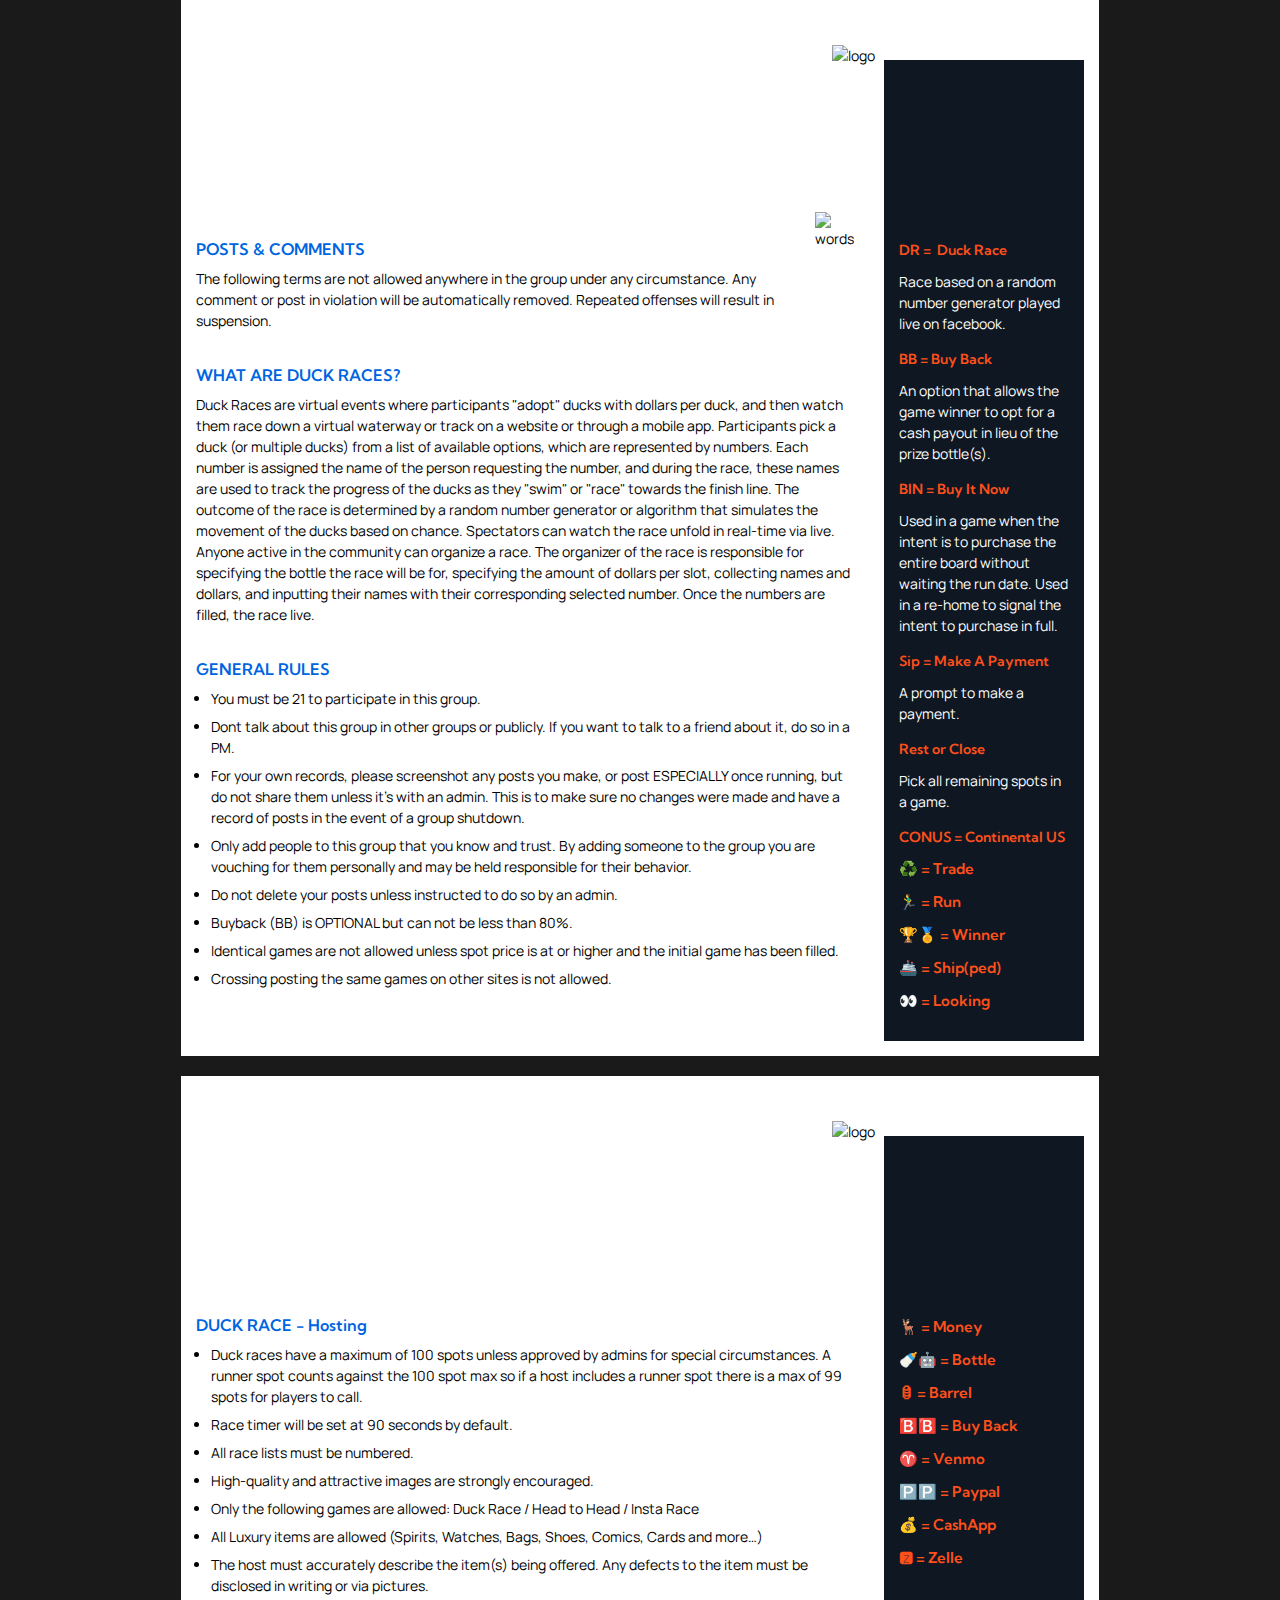
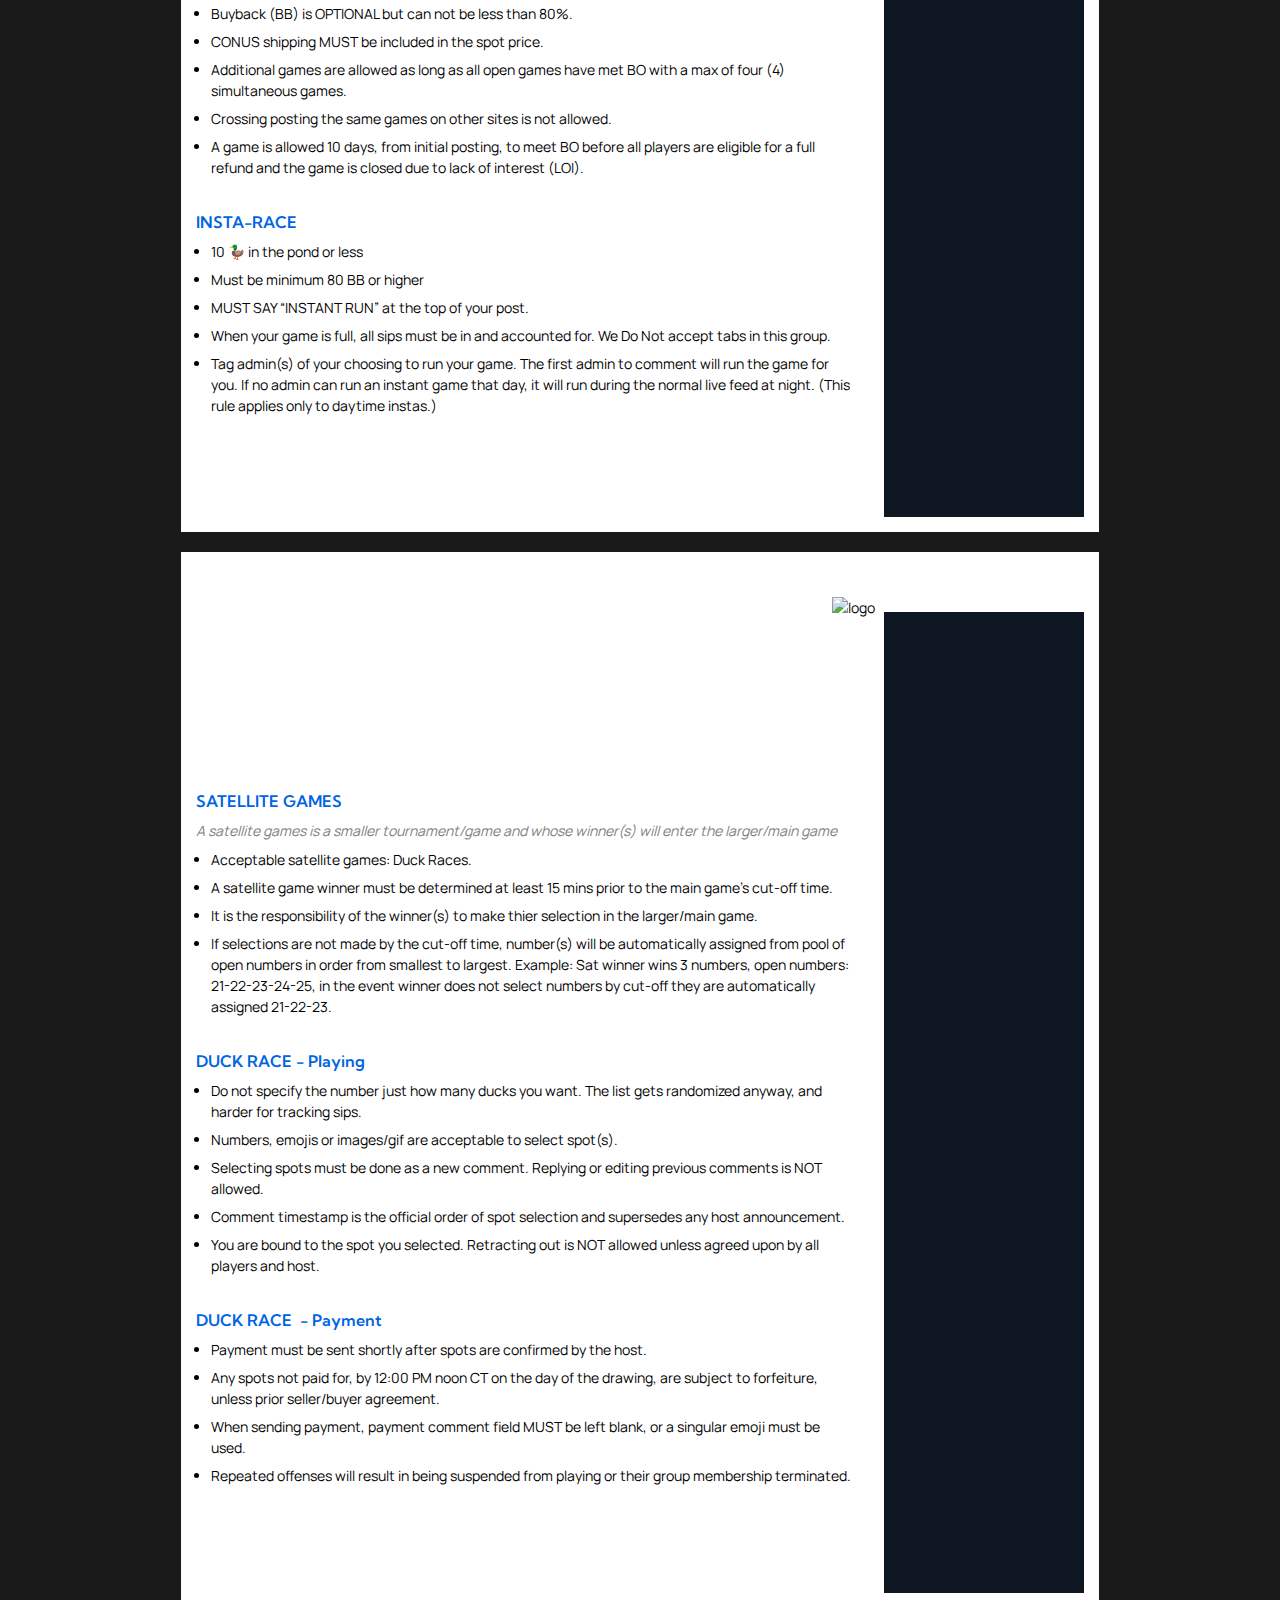
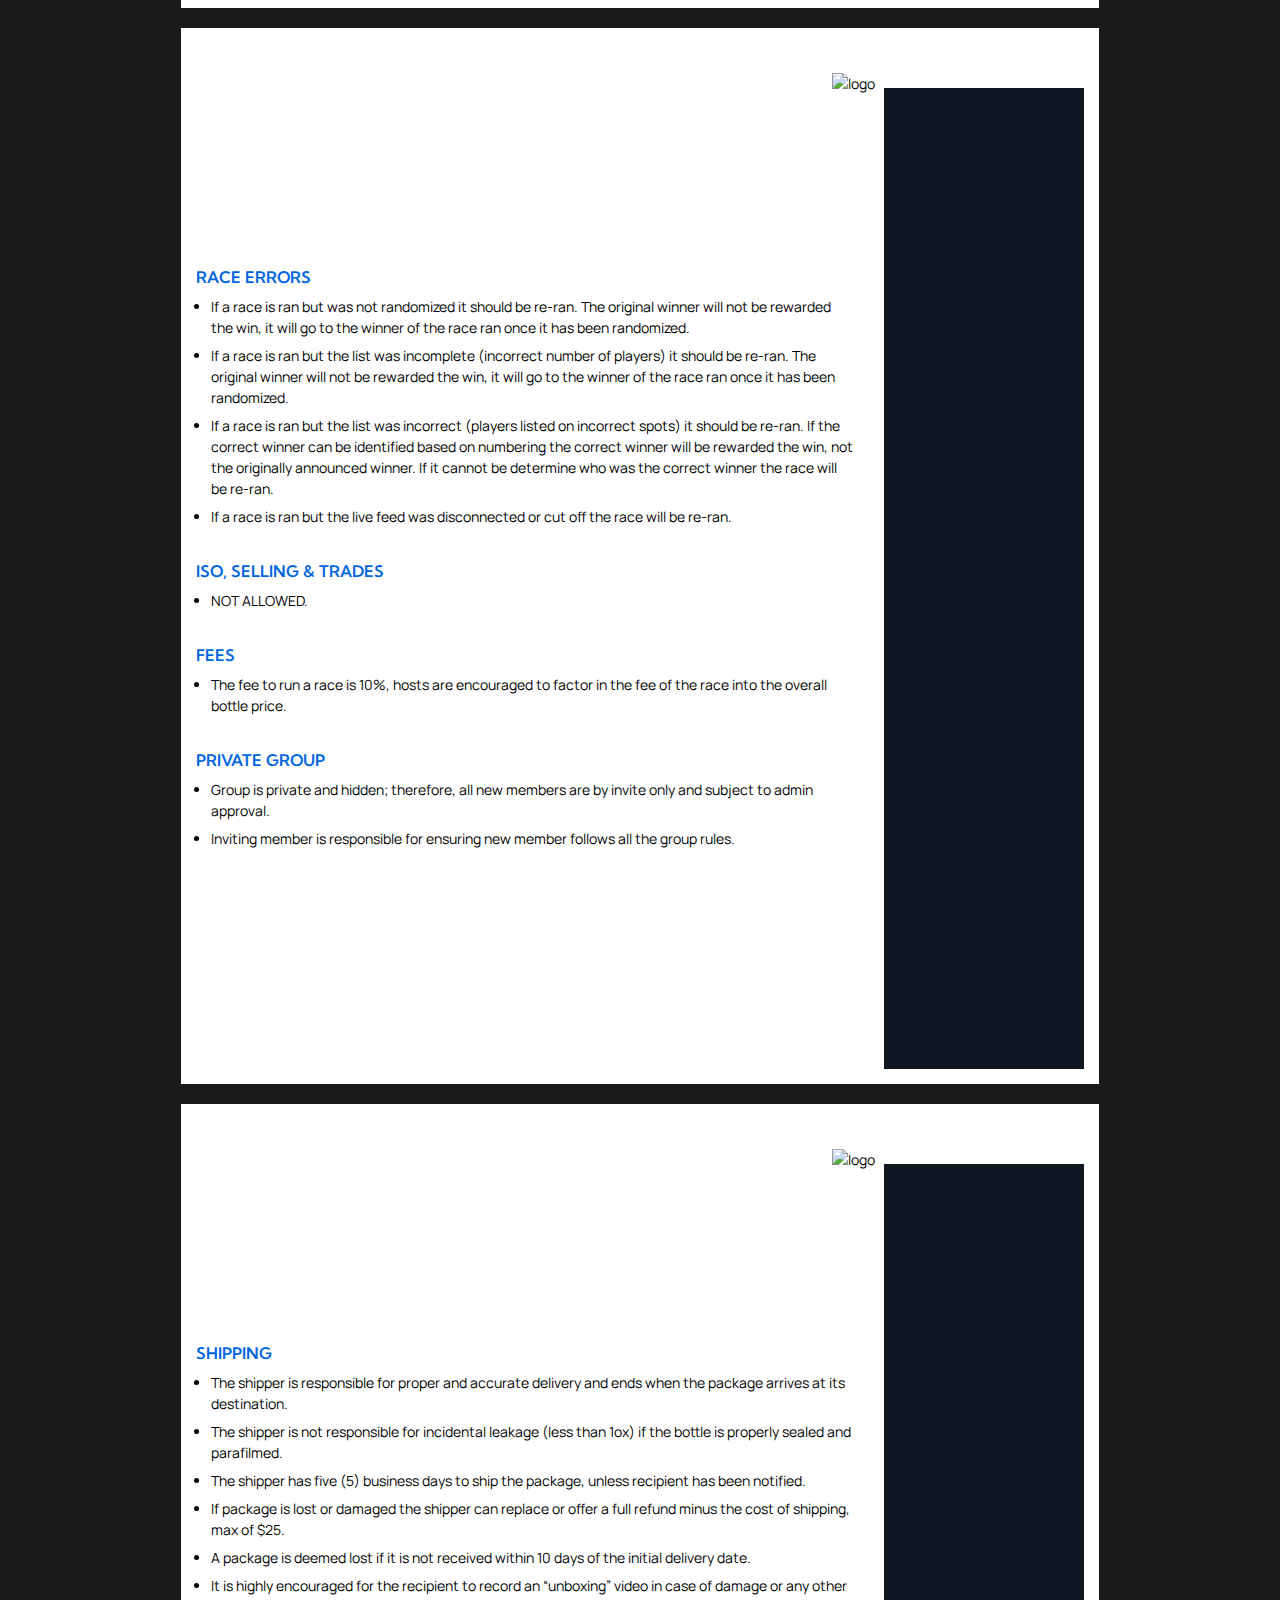
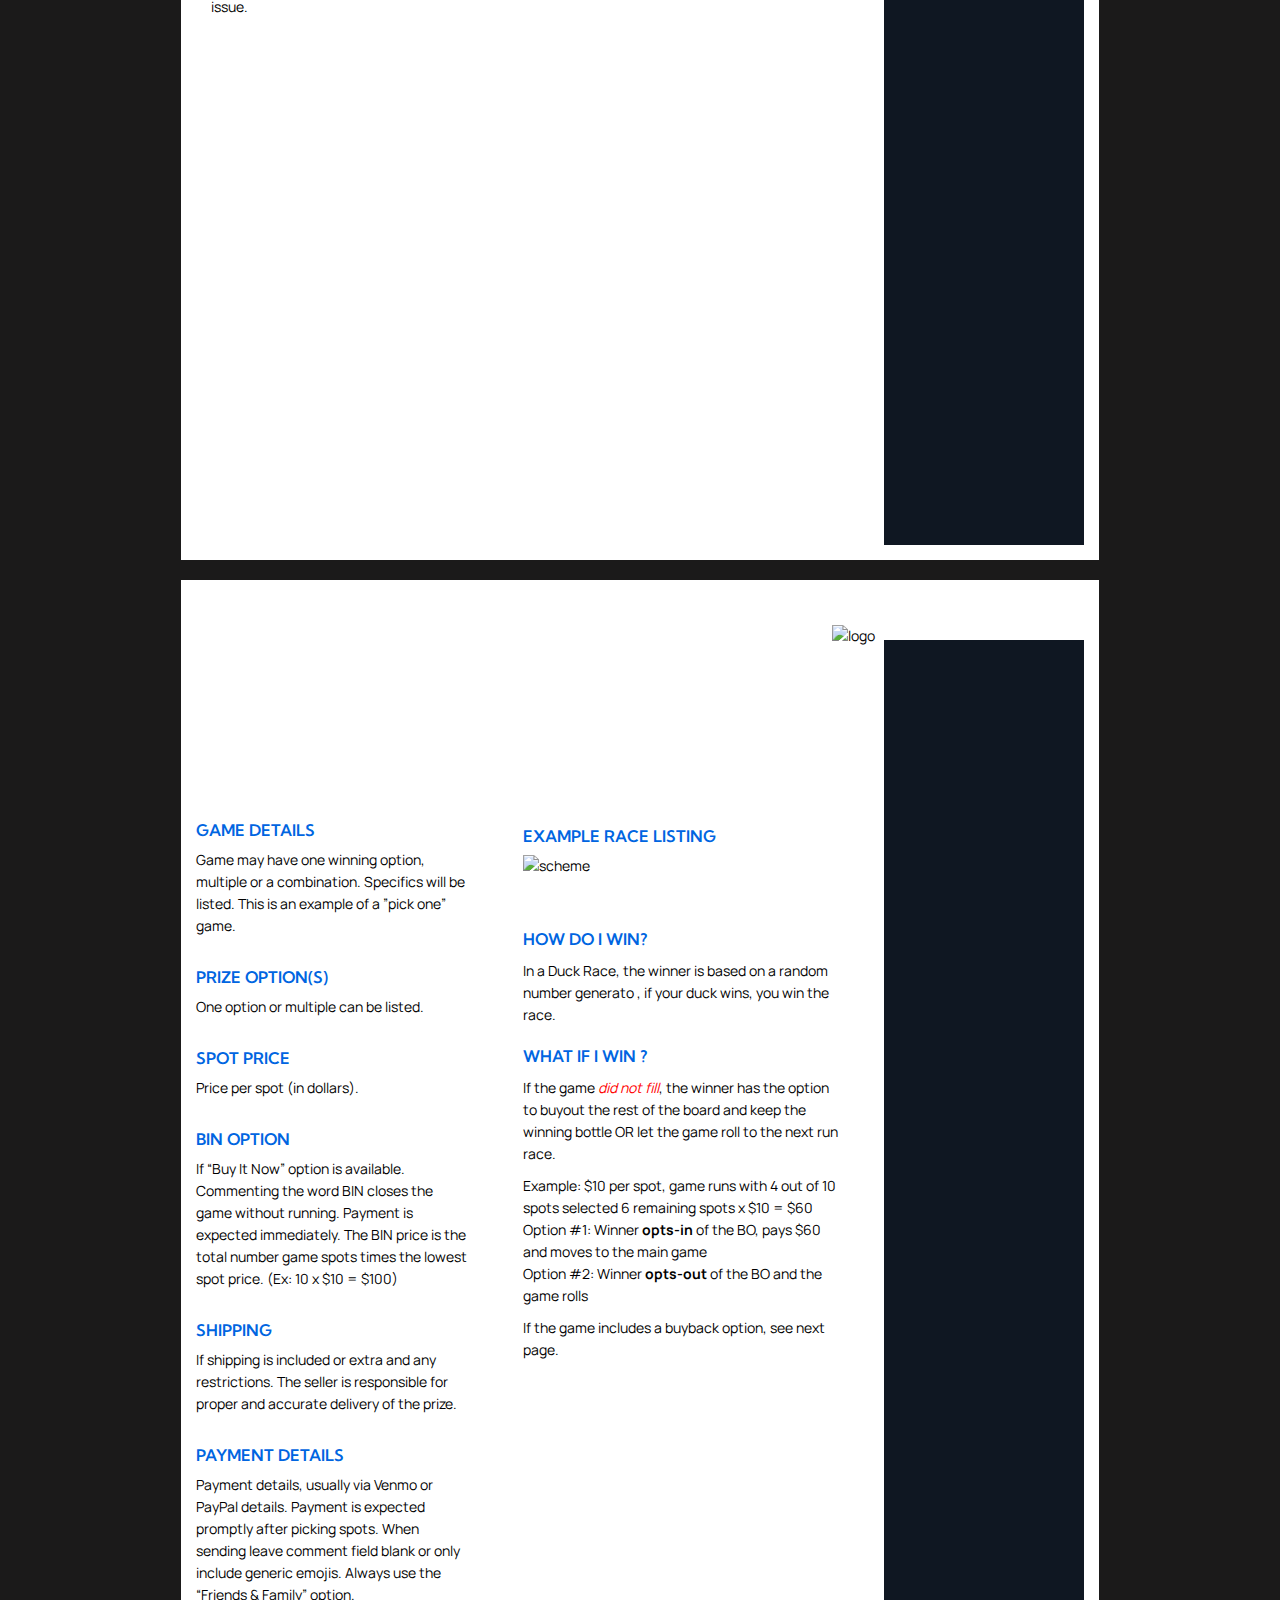
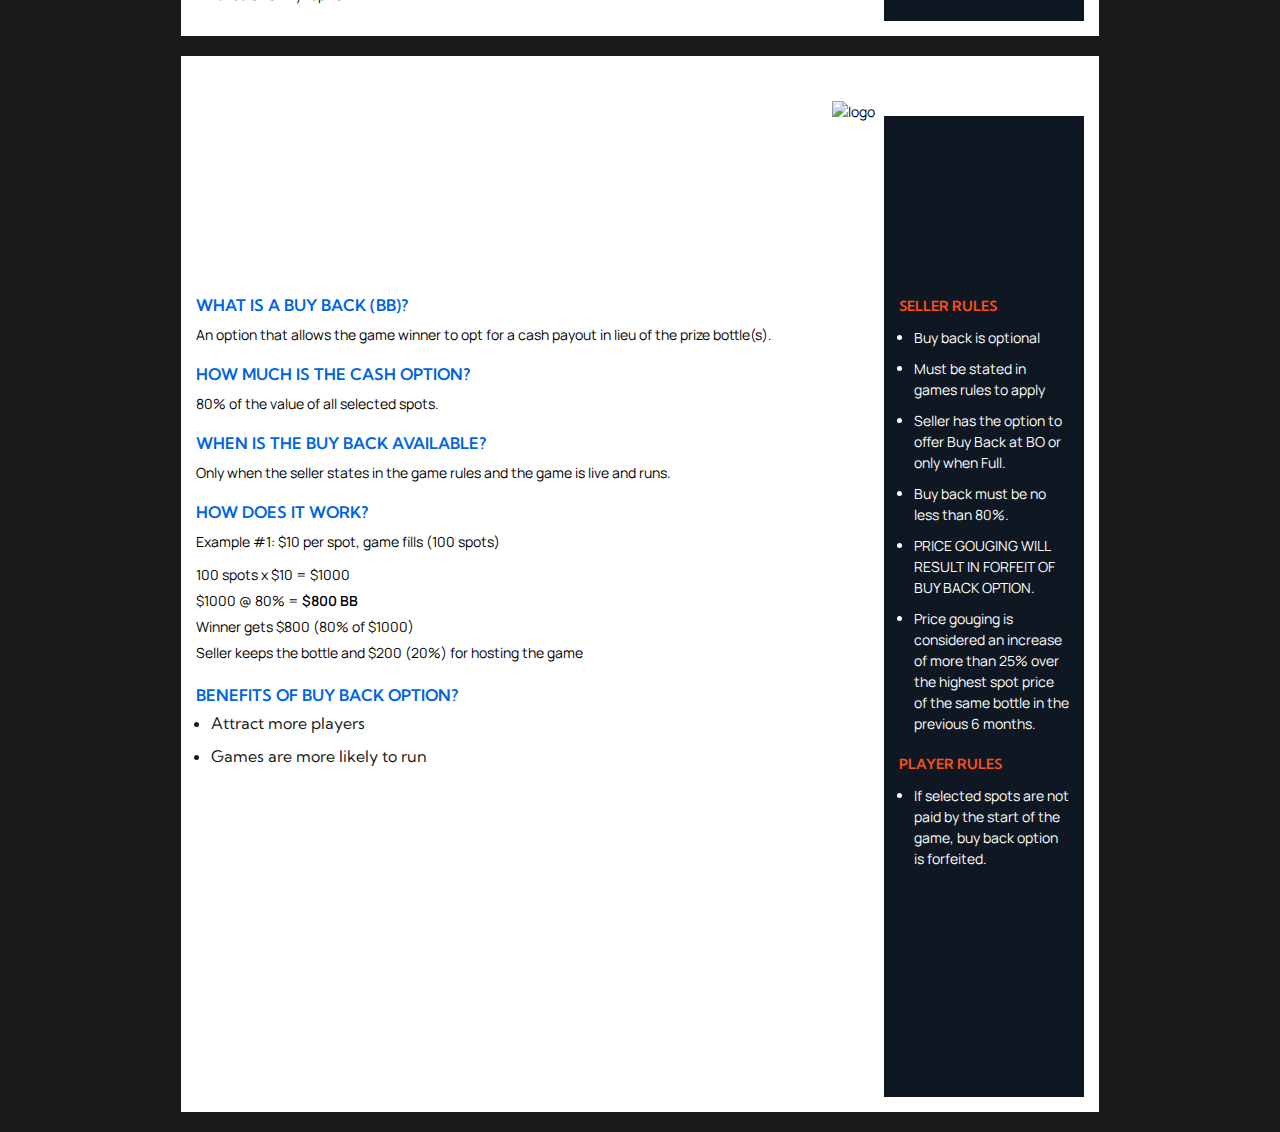
==== commit e9f04fc9: "Add files via upload" ====
--- a/index.html
+++ b/index.html
@@ -23,6 +23,7 @@
 
 <body>		
 	<main class="main">
+	
 
 		<!-- Page 1  part 1-->
 		<div class="page">	
@@ -215,7 +216,6 @@
 						</ul>
 					</div>
 
-					<div class="margin" style="height: 30px;"></div>
 				</div>
 
 				<!-- Sidebar page 1 part 2 -->
@@ -321,8 +321,6 @@
 							</li>
 						</ul>
 					</div>
-		
-					<div class="margin" style="height: 30px;"></div>
 
 				</div>
 		
@@ -389,6 +387,23 @@
 						</ul>
 					</div>
 		
+				</div>
+		
+				<!-- Sidebar page 1 part 4 -->
+				<aside class="aside"></aside>
+				
+			</div>
+		</div>
+		<!-- Page 1 part 5 -->
+		<div class="page">	
+			<div class="top">
+				<h1 class="title">Duck Race Group&nbsp; &nbsp;</h1>
+				<img class="logo" src="images/logo.png" alt="logo">
+			</div>
+		
+			<div class="info">
+				<div class="content">
+	
 					<div class="content-box">
 						<h2 class="content-title">SHIPPING </h2>
 						<ul class="content-list">
@@ -415,7 +430,7 @@
 		
 				</div>
 		
-				<!-- Sidebar page 1 part 4 -->
+				<!-- Sidebar page 1 part 5 -->
 				<aside class="aside"></aside>
 				
 			</div>
--- a/css/style.css
+++ b/css/style.css
@@ -24,15 +24,18 @@
 	position: relative;
 	background: url('../images/header.svg');
 	background-repeat: no-repeat;
+	background-size: cover;
 	width: 100%;
 	height: 225px;
 }
 .page {
 	width: 918px;  
-	margin: 0px auto;
-	padding: 20px;
+	margin: 0px auto 20px;
+	padding: 15px;
 	background-color: #ffffff;
-	margin-bottom: 20px;
+	height: 792pt;
+	display: flex;
+	flex-direction: column;
 }
 .title {
 	font-family: "Kumbh Sans", sans-serif;
@@ -49,6 +52,7 @@
 	right: 100px;
 }
 .info {
+	flex: 1;
 	display: flex;
 	justify-content: space-between;
 	gap: 20px;
@@ -153,7 +157,7 @@
 	max-width: 658px;
 }
 .left-item {
-	width: 260px;
+	max-width: 275px;
 }
 .left-item:not(:last-child) {
 	margin-bottom: 30px;
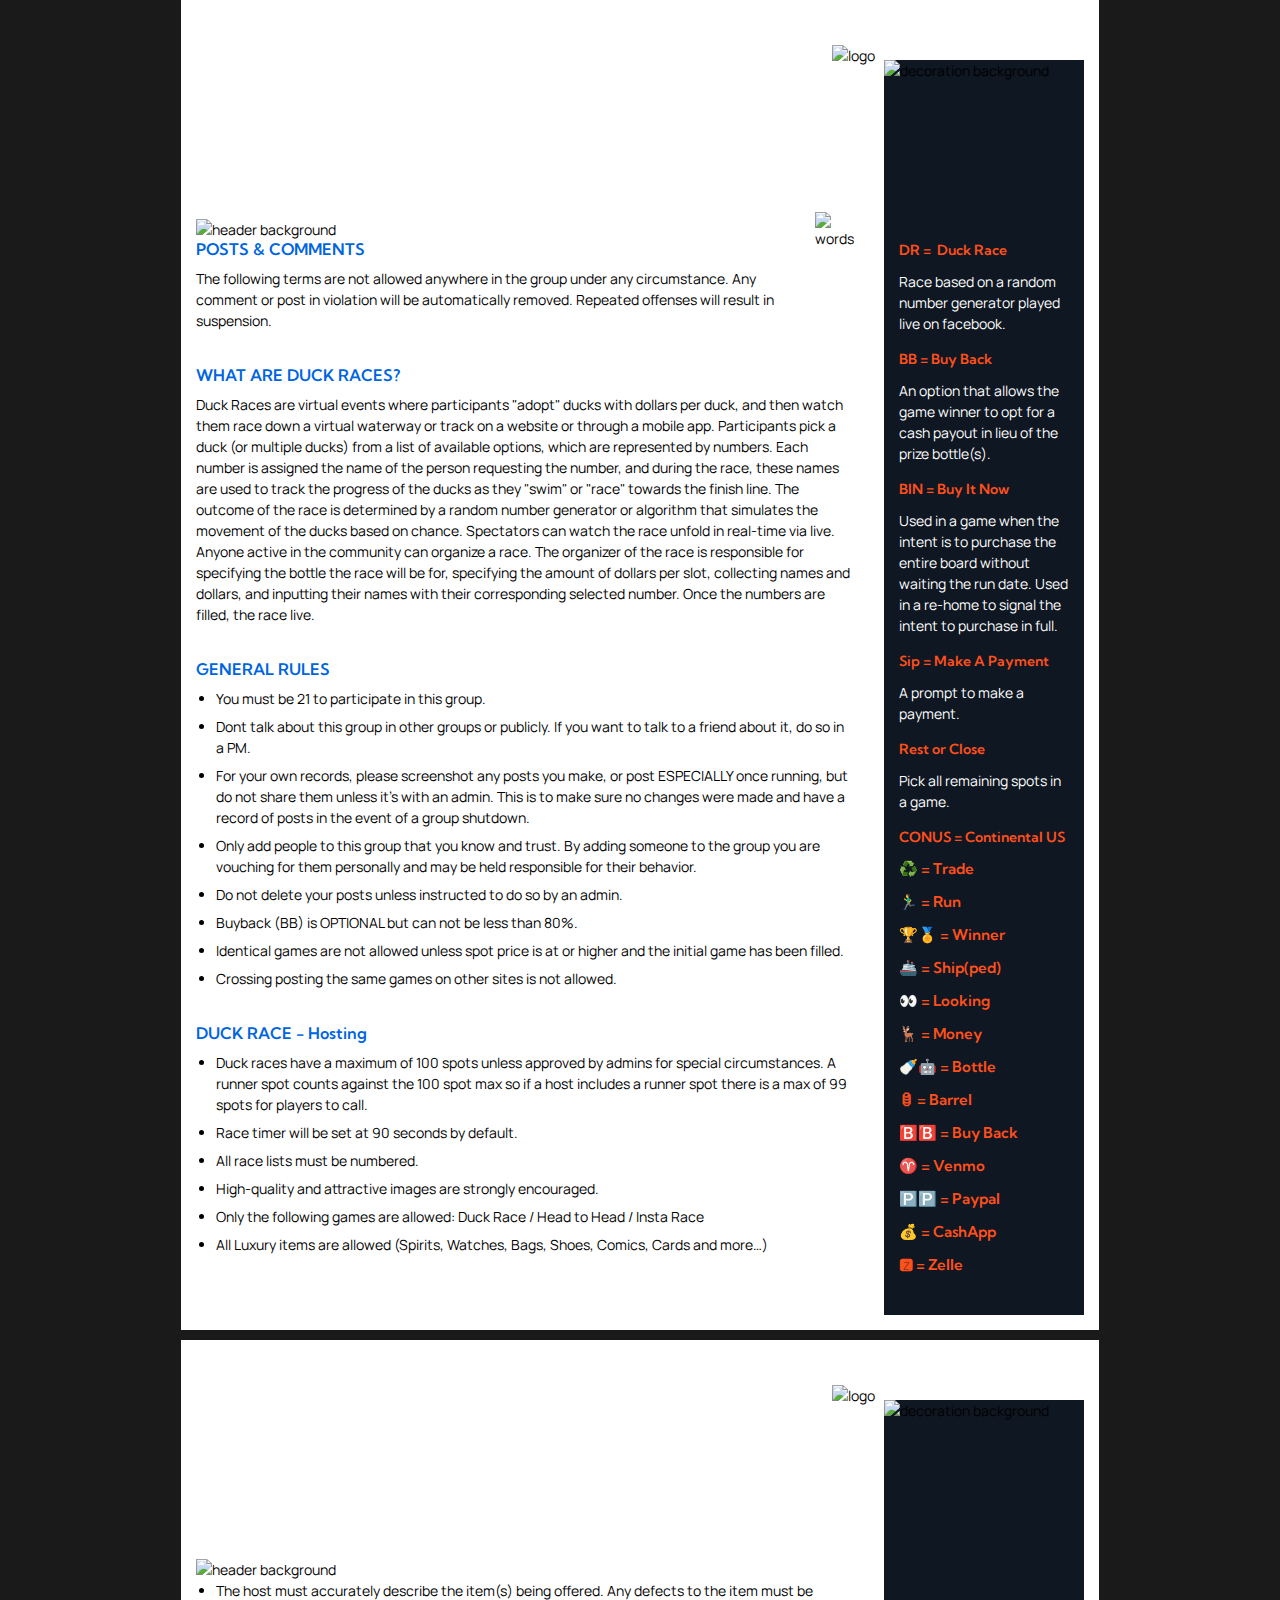
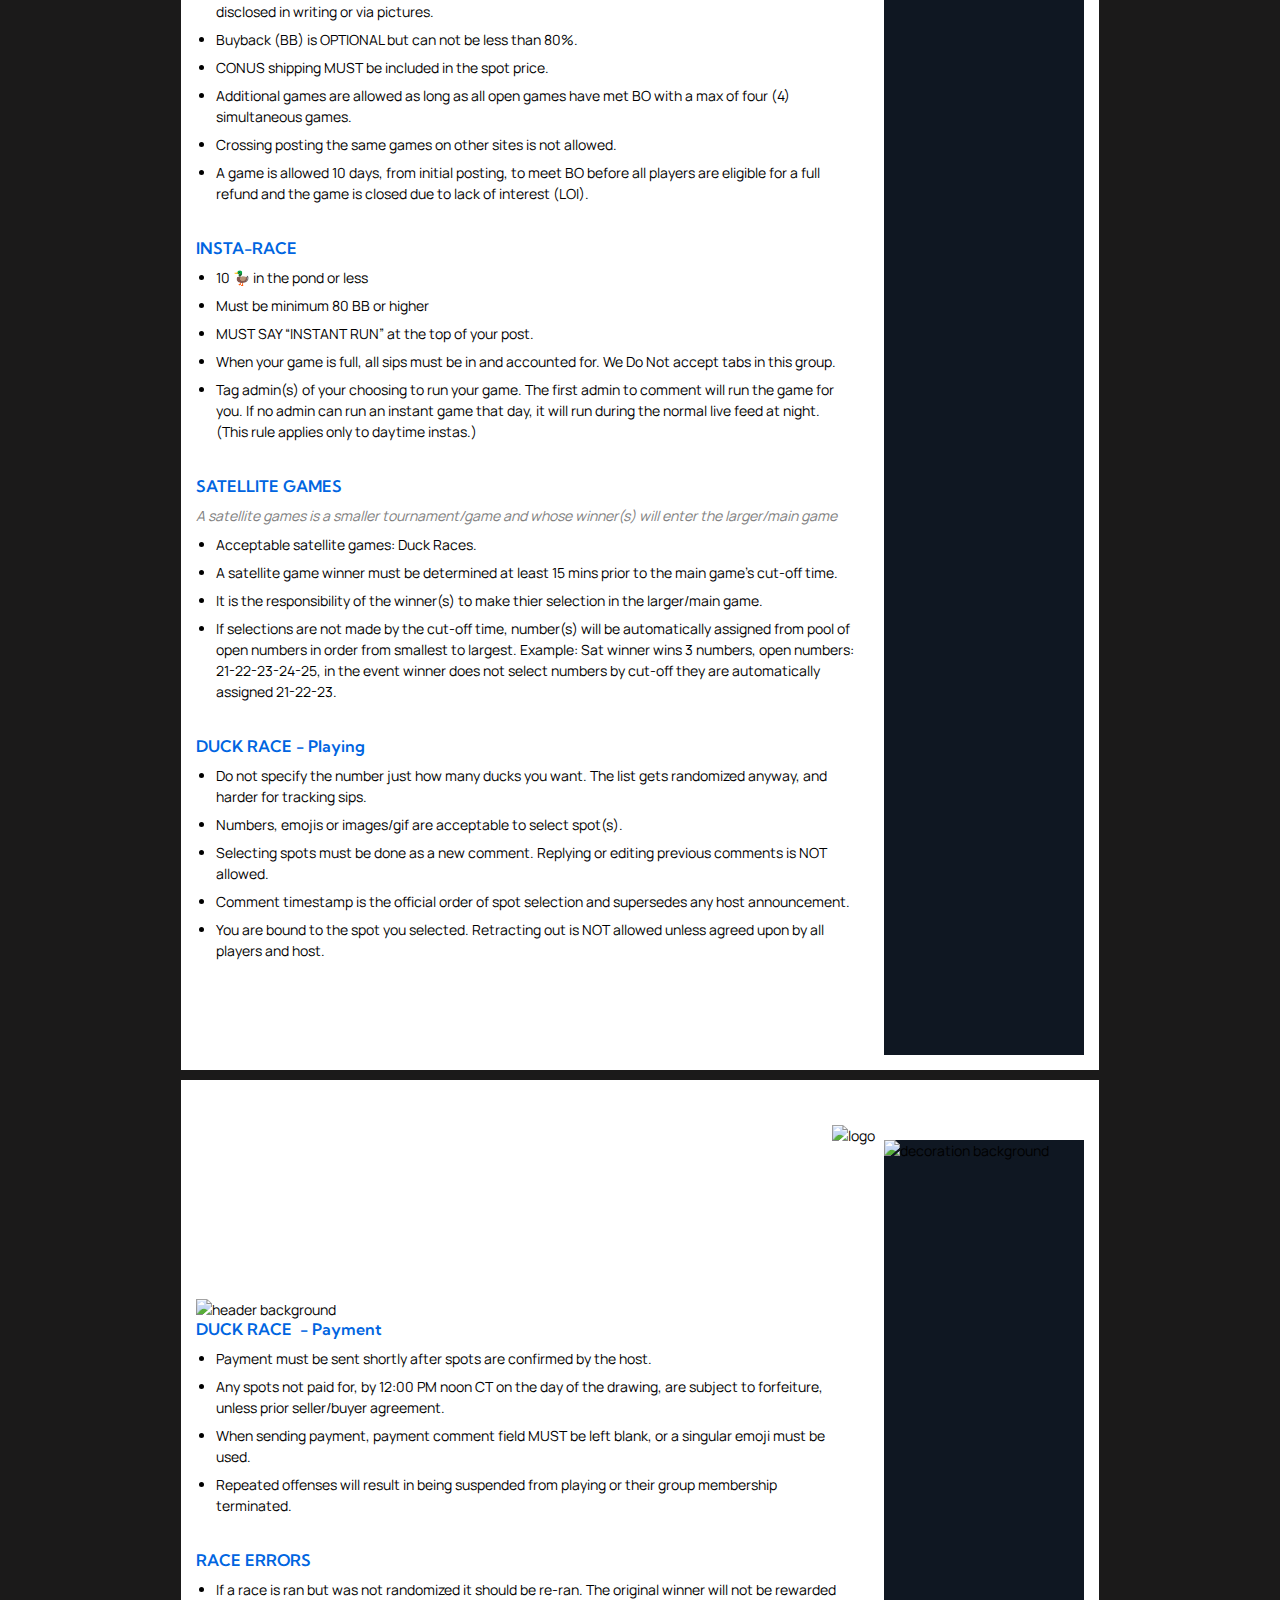
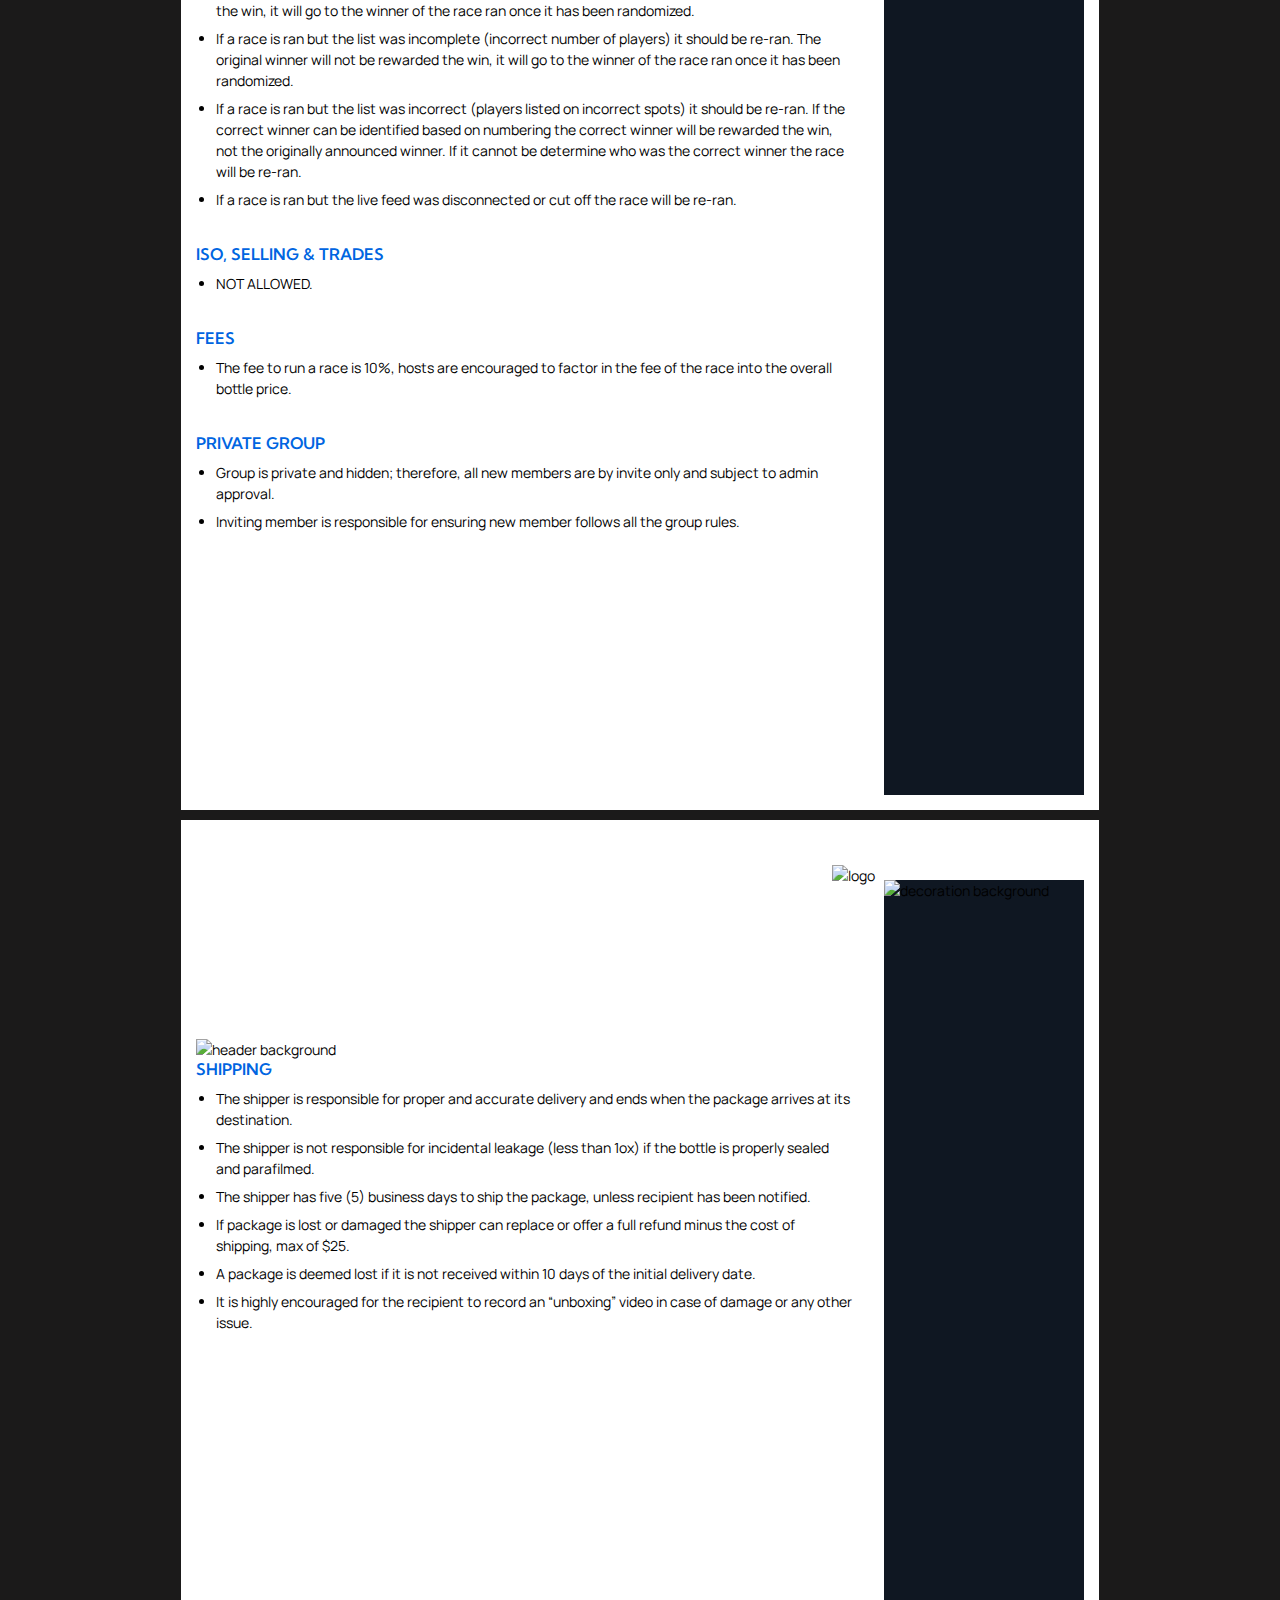
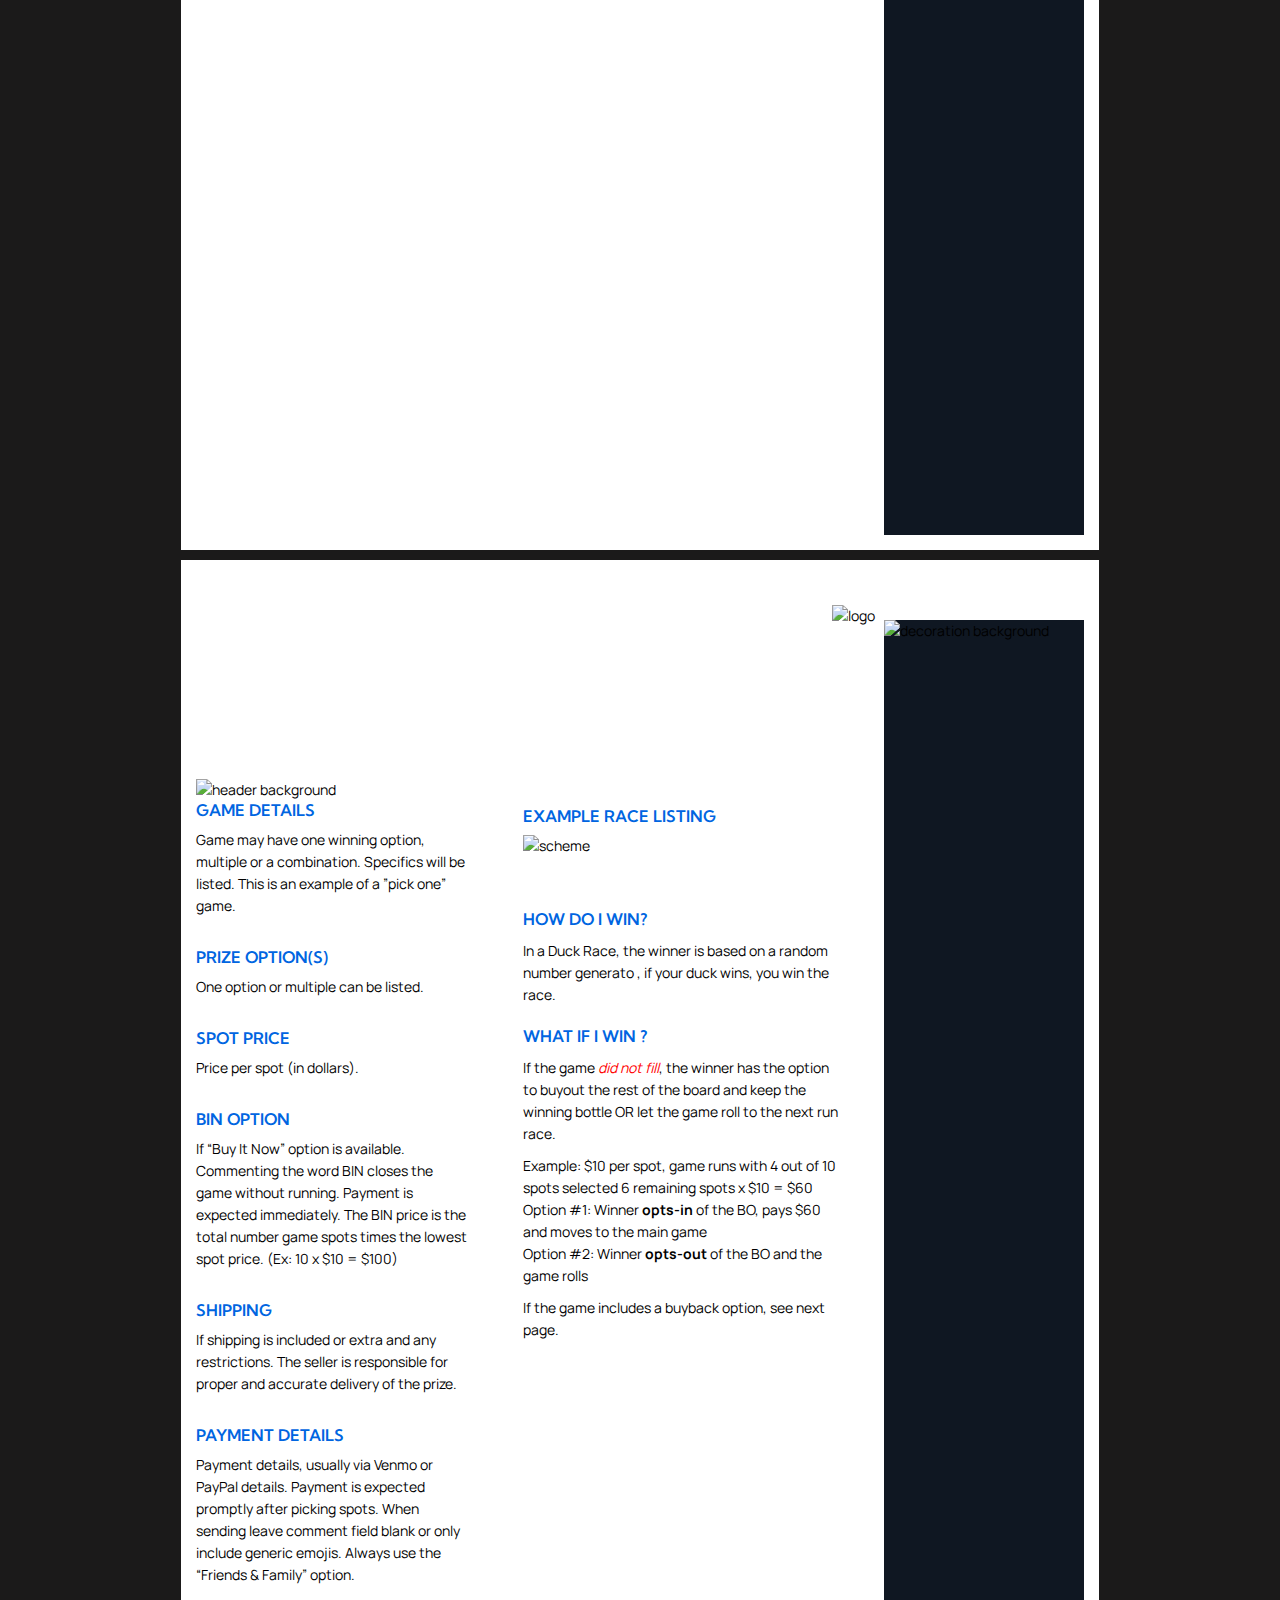
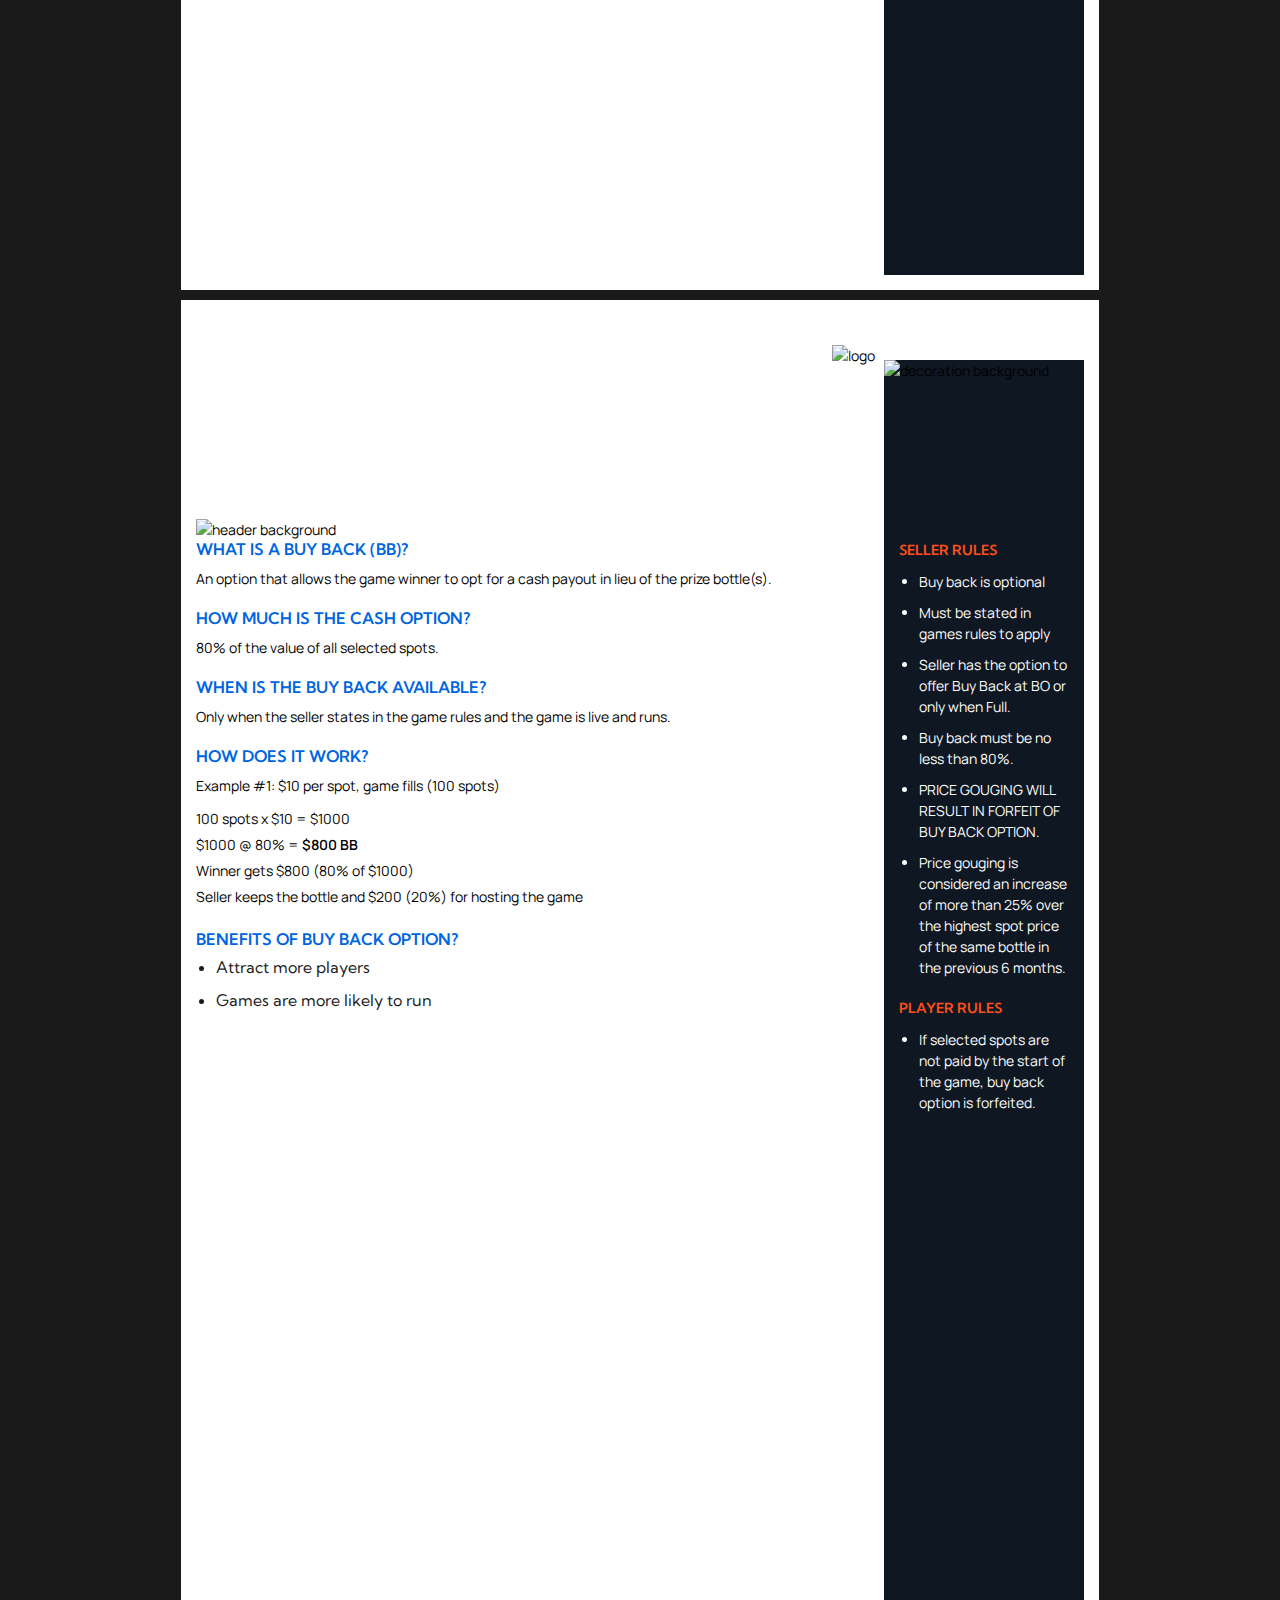
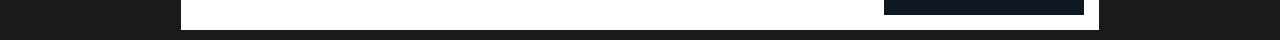
==== commit a3f58747: "Add files via upload" ====
--- a/index.html
+++ b/index.html
@@ -22,12 +22,14 @@
 </head>
 
 <body>		
+
 	<main class="main">
 	
 
 		<!-- Page 1  part 1-->
 		<div class="page">	
 			<div class="top">
+				<img class="top-bg" src="images/header.svg" alt="header background">
 				<h1 class="title">Duck Race Group&nbsp; &nbsp;</h1>
 				<img class="logo" src="images/logo.png" alt="logo">
 			</div>
@@ -82,10 +84,34 @@
 						</ul>
 					</div>
 
+					<div class="content-box">
+						<h2 class="content-title">DUCK RACE - <span>Hosting</span></h2>
+						<ul class="content-list">
+							<li class="content-item">Duck races have a maximum of 100 spots unless approved by admins for special circumstances. A runner spot counts against the 100 spot max so if a host includes a runner spot there is a max of 99 spots for players to call.
+							</li>
+							<li class="content-item">
+								Race timer will be set at 90 seconds by default.
+							</li>
+							<li class="content-item">
+								All race lists must be numbered.
+							</li>
+							<li class="content-item">
+								High-quality and attractive images are strongly encouraged.
+							</li>
+							<li class="content-item">
+								Only the following games are allowed: Duck Race / Head to Head / Insta Race
+							</li>
+							<li class="content-item">All Luxury items are allowed (Spirits, Watches, Bags, Shoes, Comics, Cards and more…)
+							</li>
+							
+						</ul>
+					</div>
+
 				</div>
 
 				<!-- Sidebar Page 1 part 1-->
 				<aside class="aside">
+					<img class="aside-bg" src="images/decor.svg" alt="decoration background">
 
 					<div class="aside-item">
 						<p class="aside-title">DR =&nbsp; Duck Race </p>
@@ -139,6 +165,32 @@
 						<div class="aside-info">
 							<p class="aside-descr">👀 = Looking</p>
 						</div>
+						<div class="aside-item">
+							<div class="aside-info">
+								<p class="aside-descr">🦌 = Money</p>
+							</div>
+							<div class="aside-info">
+								<p class="aside-descr">🍼🤖 = Bottle</p>
+							</div>
+							<div class="aside-info">
+								<p class="aside-descr">🛢 = Barrel</p>
+							</div>
+							<div class="aside-info">
+								<p class="aside-descr">🅱️🅱️ = Buy Back</p>
+							</div>
+							<div class="aside-info">
+								<p class="aside-descr">♈️ = Venmo</p>
+							</div>
+							<div class="aside-info">
+								<p class="aside-descr">🅿️🅿️ = Paypal</p>
+							</div>
+							<div class="aside-info">
+								<p class="aside-descr">💰 = CashApp</p>
+							</div>
+							<div class="aside-info">
+								<p class="aside-descr">🆉 = Zelle</p>
+							</div>
+						</div>
 					</div>
 				</aside>
 
@@ -149,51 +201,34 @@
 		<div class="page">
 
 			<div class="top">
-				<h1 class="title">Duck Race Group&nbsp; &nbsp;</h1>
+				<img class="top-bg" src="images/header.svg" alt="header background">
 				<img class="logo" src="images/logo.png" alt="logo">
 			</div>
 
 			<div class="info">
 				<div class="content">
 
-					<div class="content-box">
-						<h2 class="content-title">DUCK RACE - <span>Hosting</span></h2>
-						<ul class="content-list">
-							<li class="content-item">Duck races have a maximum of 100 spots unless approved by admins for special circumstances. A runner spot counts against the 100 spot max so if a host includes a runner spot there is a max of 99 spots for players to call.
-							</li>
-							<li class="content-item">
-								Race timer will be set at 90 seconds by default.
-							</li>
-							<li class="content-item">
-								All race lists must be numbered.
-							</li>
-							<li class="content-item">
-								High-quality and attractive images are strongly encouraged.
-							</li>
-							<li class="content-item">
-								Only the following games are allowed: Duck Race / Head to Head / Insta Race
-							</li>
-							<li class="content-item">All Luxury items are allowed (Spirits, Watches, Bags, Shoes, Comics, Cards and more…)
-							</li>
-							<li class="content-item">
-								The host must accurately describe the item(s) being offered. Any defects to the item must be disclosed in writing or via pictures.
-							</li>
-							<li class="content-item">
-								Buyback (BB) is OPTIONAL but can not be less than 80%.
-							</li>
-							<li class="content-item">
-								CONUS shipping MUST be included in the spot price.
-							</li>
-							<li class="content-item">
-								Additional games are allowed as long as all open games have met BO with a max of four (4) simultaneous games.
-							</li>
-							<li class="content-item">
-								Crossing posting the same games on other sites is not allowed.
-							</li>
-							<li class="content-item">A game is allowed 10 days, from initial posting, to meet BO before all players are eligible for a full refund and the game is closed due to lack of interest (LOI).
-							</li>
-						</ul>
-					</div>
+				<div class="content-box">
+					<ul class="content-list">
+						<li class="content-item">
+							The host must accurately describe the item(s) being offered. Any defects to the item must be disclosed in writing or via pictures.
+						</li>
+						<li class="content-item">
+							Buyback (BB) is OPTIONAL but can not be less than 80%.
+						</li>
+						<li class="content-item">
+							CONUS shipping MUST be included in the spot price.
+						</li>
+						<li class="content-item">
+							Additional games are allowed as long as all open games have met BO with a max of four (4) simultaneous games.
+						</li>
+						<li class="content-item">
+							Crossing posting the same games on other sites is not allowed.
+						</li>
+						<li class="content-item">A game is allowed 10 days, from initial posting, to meet BO before all players are eligible for a full refund and the game is closed due to lack of interest (LOI).
+						</li>
+					</ul>
+				</div>
 
 					<div class="content-box">
 						<h2 class="content-title">INSTA-RACE</h2>
@@ -216,52 +251,6 @@
 						</ul>
 					</div>
 
-				</div>
-
-				<!-- Sidebar page 1 part 2 -->
-				<aside class="aside">
-					
-					<div class="aside-item">
-						<div class="aside-info">
-							<p class="aside-descr">🦌 = Money</p>
-						</div>
-						<div class="aside-info">
-							<p class="aside-descr">🍼🤖 = Bottle</p>
-						</div>
-						<div class="aside-info">
-							<p class="aside-descr">🛢 = Barrel</p>
-						</div>
-						<div class="aside-info">
-							<p class="aside-descr">🅱️🅱️ = Buy Back</p>
-						</div>
-						<div class="aside-info">
-							<p class="aside-descr">♈️ = Venmo</p>
-						</div>
-						<div class="aside-info">
-							<p class="aside-descr">🅿️🅿️ = Paypal</p>
-						</div>
-						<div class="aside-info">
-							<p class="aside-descr">💰 = CashApp</p>
-						</div>
-						<div class="aside-info">
-							<p class="aside-descr">🆉 = Zelle</p>
-						</div>
-					</div>
-				</aside>
-
-			</div>
-		</div>
-
-		<!-- Page 1 part 3 -->
-		<div class="page">	
-			<div class="top">
-				<h1 class="title">Duck Race Group&nbsp; &nbsp;</h1>
-				<img class="logo" src="images/logo.png" alt="logo">
-			</div>
-		
-			<div class="info">
-				<div class="content">
-		
 					<div class="content-box">
 						<h2 class="content-title">SATELLITE GAMES<span> </span></h2>
 						<p class="content-subtitle">
@@ -282,7 +271,7 @@
 							</li>
 						</ul>
 					</div>
-		
+
 					<div class="content-box">
 						<h2 class="content-title">DUCK RACE - <span>Playing</span></h2>
 						<ul class="content-list">
@@ -303,6 +292,26 @@
 							</li>
 						</ul>
 					</div>
+
+				</div>
+
+				<!-- Sidebar page 1 part 2 -->
+				<aside class="aside">
+					<img class="aside-bg" src="images/decor.svg" alt="decoration background">
+				</aside>
+
+			</div>
+		</div>
+
+		<!-- Page 1 part 3 -->
+		<div class="page">	
+			<div class="top">
+				<img class="top-bg" src="images/header.svg" alt="header background">
+				<img class="logo" src="images/logo.png" alt="logo">
+			</div>
+		
+			<div class="info">
+				<div class="content">
 		
 					<div class="content-box">
 						<h2 class="content-title">DUCK RACE&nbsp; - <span>Payment</span></h2>
@@ -322,10 +331,59 @@
 						</ul>
 					</div>
 
+					<div class="content-box">
+						<h2 class="content-title">RACE ERRORS</h2>
+						<ul class="content-list">
+							<li class="content-item">
+								If a race is ran but was not randomized it should be re-ran. The original winner will not be rewarded the win, it will go to the winner of the race ran once it has been randomized.
+							</li>
+							<li class="content-item">
+								If a race is ran but the list was incomplete (incorrect number of players) it should be re-ran. The original winner will not be rewarded the win, it will go to the winner of the race ran once it has been randomized.
+							</li>
+							<li class="content-item">
+								If a race is ran but the list was incorrect (players listed on incorrect spots) it should be re-ran. If the correct winner can be identified based on numbering the correct winner will be rewarded the win, not the originally announced winner. If it cannot be determine who was the correct winner the race will be re-ran.
+							</li>
+							<li class="content-item">
+								If a race is ran but the live feed was disconnected or cut off the race will be re-ran.
+							</li>
+						</ul>
+					</div>
+		
+					<div class="content-box">
+						<h2 class="content-title">ISO, SELLING &amp; TRADES</h2>
+						<ul class="content-list">
+							<li class="content-item">
+								NOT ALLOWED.
+							</li>
+						</ul>
+					</div>
+		
+					<div class="content-box">
+						<h2 class="content-title">FEES</h2>
+						<ul class="content-list">
+							<li class="content-item">
+								The fee to run a race is 10%, hosts are encouraged to factor in the fee of the race into the overall bottle price.&nbsp; </li>
+						</ul>
+					</div>
+		
+					<div class="content-box">
+						<h2 class="content-title">PRIVATE GROUP</h2>
+						<ul class="content-list">
+							<li class="content-item">
+								Group is private and hidden; therefore, all new members are by invite only and subject to admin approval.
+							</li>
+							<li class="content-item">
+								Inviting member is responsible for ensuring new member follows all the group rules.
+							</li>
+						</ul>
+					</div>
+
 				</div>
 		
 				<!-- Sidebar page 1 part 3 -->
-				<aside class="aside"></aside>
+				<aside class="aside">
+					<img class="aside-bg" src="images/decor.svg" alt="decoration background">
+				</aside>
 				
 			</div>
 		</div>
@@ -333,105 +391,43 @@
 		<!-- Page 1 part 4 -->
 		<div class="page">	
 			<div class="top">
-				<h1 class="title">Duck Race Group&nbsp; &nbsp;</h1>
+				<img class="top-bg" src="images/header.svg" alt="header background">
 				<img class="logo" src="images/logo.png" alt="logo">
 			</div>
 		
 			<div class="info">
 				<div class="content">
-		
-					<div class="content-box">
-						<h2 class="content-title">RACE ERRORS</h2>
-						<ul class="content-list">
-							<li class="content-item">
-								If a race is ran but was not randomized it should be re-ran. The original winner will not be rewarded the win, it will go to the winner of the race ran once it has been randomized.
-							</li>
-							<li class="content-item">
-								If a race is ran but the list was incomplete (incorrect number of players) it should be re-ran. The original winner will not be rewarded the win, it will go to the winner of the race ran once it has been randomized.
-							</li>
-							<li class="content-item">
-								If a race is ran but the list was incorrect (players listed on incorrect spots) it should be re-ran. If the correct winner can be identified based on numbering the correct winner will be rewarded the win, not the originally announced winner. If it cannot be determine who was the correct winner the race will be re-ran.
-							</li>
-							<li class="content-item">
-								If a race is ran but the live feed was disconnected or cut off the race will be re-ran.
-							</li>
-						</ul>
-					</div>
-		
-					<div class="content-box">
-						<h2 class="content-title">ISO, SELLING &amp; TRADES</h2>
-						<ul class="content-list">
-							<li class="content-item">
-								NOT ALLOWED.
-							</li>
-						</ul>
-					</div>
-		
-					<div class="content-box">
-						<h2 class="content-title">FEES</h2>
-						<ul class="content-list">
-							<li class="content-item">
-								The fee to run a race is 10%, hosts are encouraged to factor in the fee of the race into the overall bottle price.&nbsp; </li>
-						</ul>
-					</div>
-		
-					<div class="content-box">
-						<h2 class="content-title">PRIVATE GROUP</h2>
-						<ul class="content-list">
-							<li class="content-item">
-								Group is private and hidden; therefore, all new members are by invite only and subject to admin approval.
-							</li>
-							<li class="content-item">
-								Inviting member is responsible for ensuring new member follows all the group rules.
-							</li>
-						</ul>
-					</div>
-		
+
+					<div class="content-box">
+						<h2 class="content-title">SHIPPING </h2>
+						<ul class="content-list">
+							<li class="content-item">
+								The shipper is responsible for proper and accurate delivery and ends when the package arrives at its destination.
+							</li>
+							<li class="content-item">
+								The shipper is not responsible for incidental leakage (less than 1ox) if the bottle is properly sealed and parafilmed.
+							</li>
+							<li class="content-item">
+								The shipper has five (5) business days to ship the package, unless recipient has been notified.
+							</li>
+							<li class="content-item">
+								If package is lost or damaged the shipper can replace or offer a full refund minus the cost of shipping, max of $25.
+							</li>
+							<li class="content-item">
+								A package is deemed lost if it is not received within 10 days of the initial delivery date.
+							</li>
+							<li class="content-item">
+								It is highly encouraged for the recipient to record an “unboxing” video in case of damage or any other issue.&nbsp; &nbsp; &nbsp; &nbsp;&nbsp; 
+							</li>
+						</ul>
+					</div>
+
 				</div>
 		
 				<!-- Sidebar page 1 part 4 -->
-				<aside class="aside"></aside>
-				
-			</div>
-		</div>
-		<!-- Page 1 part 5 -->
-		<div class="page">	
-			<div class="top">
-				<h1 class="title">Duck Race Group&nbsp; &nbsp;</h1>
-				<img class="logo" src="images/logo.png" alt="logo">
-			</div>
-		
-			<div class="info">
-				<div class="content">
-	
-					<div class="content-box">
-						<h2 class="content-title">SHIPPING </h2>
-						<ul class="content-list">
-							<li class="content-item">
-								The shipper is responsible for proper and accurate delivery and ends when the package arrives at its destination.
-							</li>
-							<li class="content-item">
-								The shipper is not responsible for incidental leakage (less than 1ox) if the bottle is properly sealed and parafilmed.
-							</li>
-							<li class="content-item">
-								The shipper has five (5) business days to ship the package, unless recipient has been notified.
-							</li>
-							<li class="content-item">
-								If package is lost or damaged the shipper can replace or offer a full refund minus the cost of shipping, max of $25.
-							</li>
-							<li class="content-item">
-								A package is deemed lost if it is not received within 10 days of the initial delivery date.
-							</li>
-							<li class="content-item">
-								It is highly encouraged for the recipient to record an “unboxing” video in case of damage or any other issue.&nbsp; &nbsp; &nbsp; &nbsp;&nbsp; 
-							</li>
-						</ul>
-					</div>
-		
-				</div>
-		
-				<!-- Sidebar page 1 part 5 -->
-				<aside class="aside"></aside>
+				<aside class="aside">
+					<img class="aside-bg" src="images/decor.svg" alt="decoration background">
+				</aside>
 				
 			</div>
 		</div>
@@ -441,6 +437,7 @@
 		<div class="page page-two">	
 		
 			<div class="top">
+				<img class="top-bg" src="images/header.svg" alt="header background">
 				<h2 class=" title page-title">Races</h2>
 				<img class="logo" src="images/logo.png" alt="logo">
 			</div>
@@ -534,7 +531,8 @@
 						</div>
 		
 						<!-- Sidebar -->
-						<aside class="aside aside-two">
+						<aside class="aside">
+							<img class="aside-bg" src="images/decor.svg" alt="decoration background">
 						</aside>
 					
 			</div>	
@@ -544,6 +542,7 @@
 		<div class="page page-three">	
 
 			<div class="top">
+				<img class="top-bg" src="images/header.svg" alt="header background">
 				<h2 class="page-title title">Races w/Buy Back</h2>
 				<img class="logo" src="images/logo.png" alt="logo">
 			</div>
@@ -597,7 +596,8 @@
 					</div>
 					
 					<!-- Sidebar -->
-					<aside class="aside aside-two">
+					<aside class="aside">
+						<img class="aside-bg" src="images/decor.svg" alt="decoration background">
 						<div class="back-aside">
 							<div class="back-item">
 								<h6 class="aside-title">SELLER RULES</h6>
--- a/css/style.css
+++ b/css/style.css
@@ -22,18 +22,24 @@
 }
 .top {
 	position: relative;
-	background: url('../images/header.svg');
-	background-repeat: no-repeat;
-	background-size: cover;
+	z-index: 5;
 	width: 100%;
 	height: 225px;
+}
+.top-bg {
+	position: absolute;
+	left: 0;
+	width: 100%;
+	bottom: 0;
+	z-index: -1;
+	object-fit: cover;
 }
 .page {
 	width: 918px;  
-	margin: 0px auto 20px;
+	margin: 0px auto 10px;
 	padding: 15px;
 	background-color: #ffffff;
-	height: 792pt;
+	height: 1330px;
 	display: flex;
 	flex-direction: column;
 }
@@ -101,20 +107,28 @@
 	color: #2e3640
 }
 ul {
-	padding-left: 15px;
+	padding-left: 20px;
 }
 .item-list {
 	padding-left: 60px;
 }
 .aside {
+	position: relative;
 	width: 200px;
 	background-color: #0f1722;
 	padding: 0 15px 0;
-	background-image: url('../images/decor.svg');
-	background-repeat: no-repeat;
-	background-size: cover;
 	margin-top: -180px;
 	padding-top: 180px;
+	z-index: 1;
+}
+.aside-bg {
+	position: absolute;
+	left: 0;
+	width: 100%;
+	z-index: -1;
+	top: 0;
+	height: 100%;
+	object-fit: cover;
 }
 .aside-item {
 	margin-bottom: 15px;
